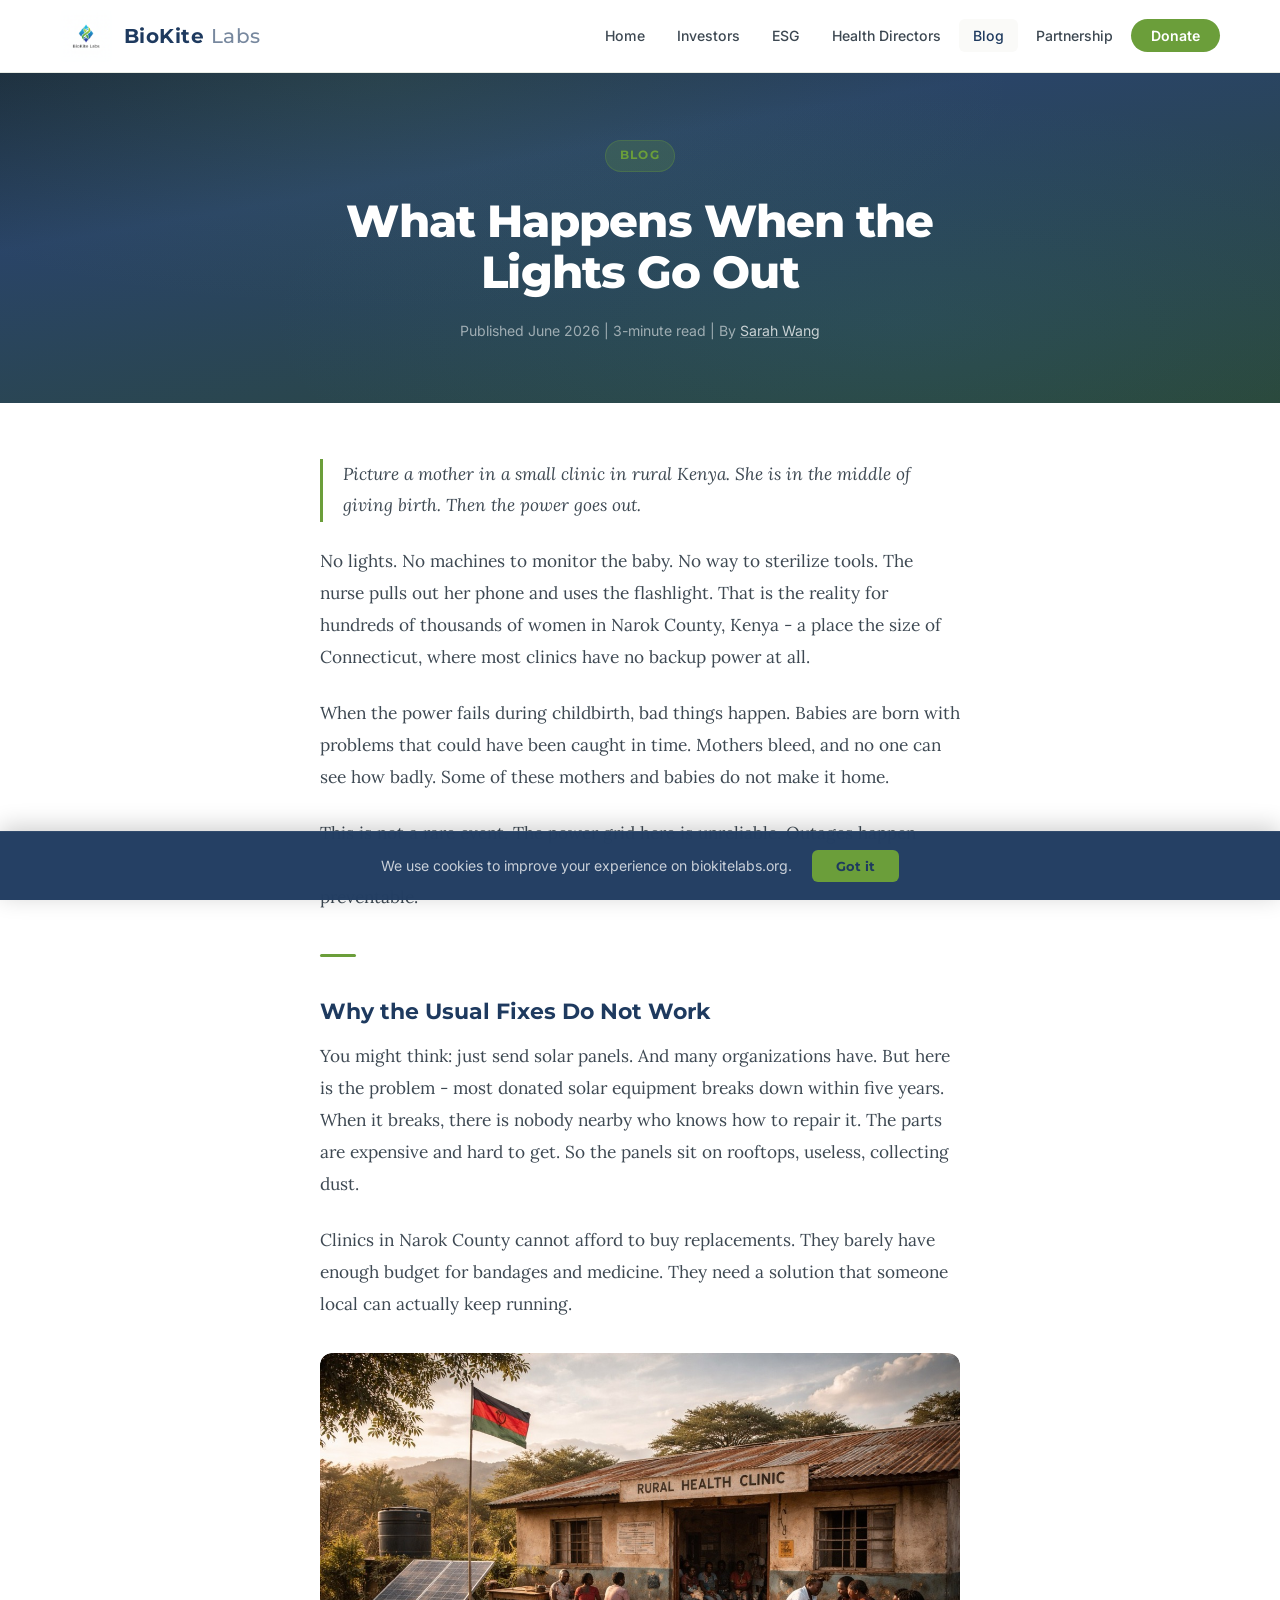
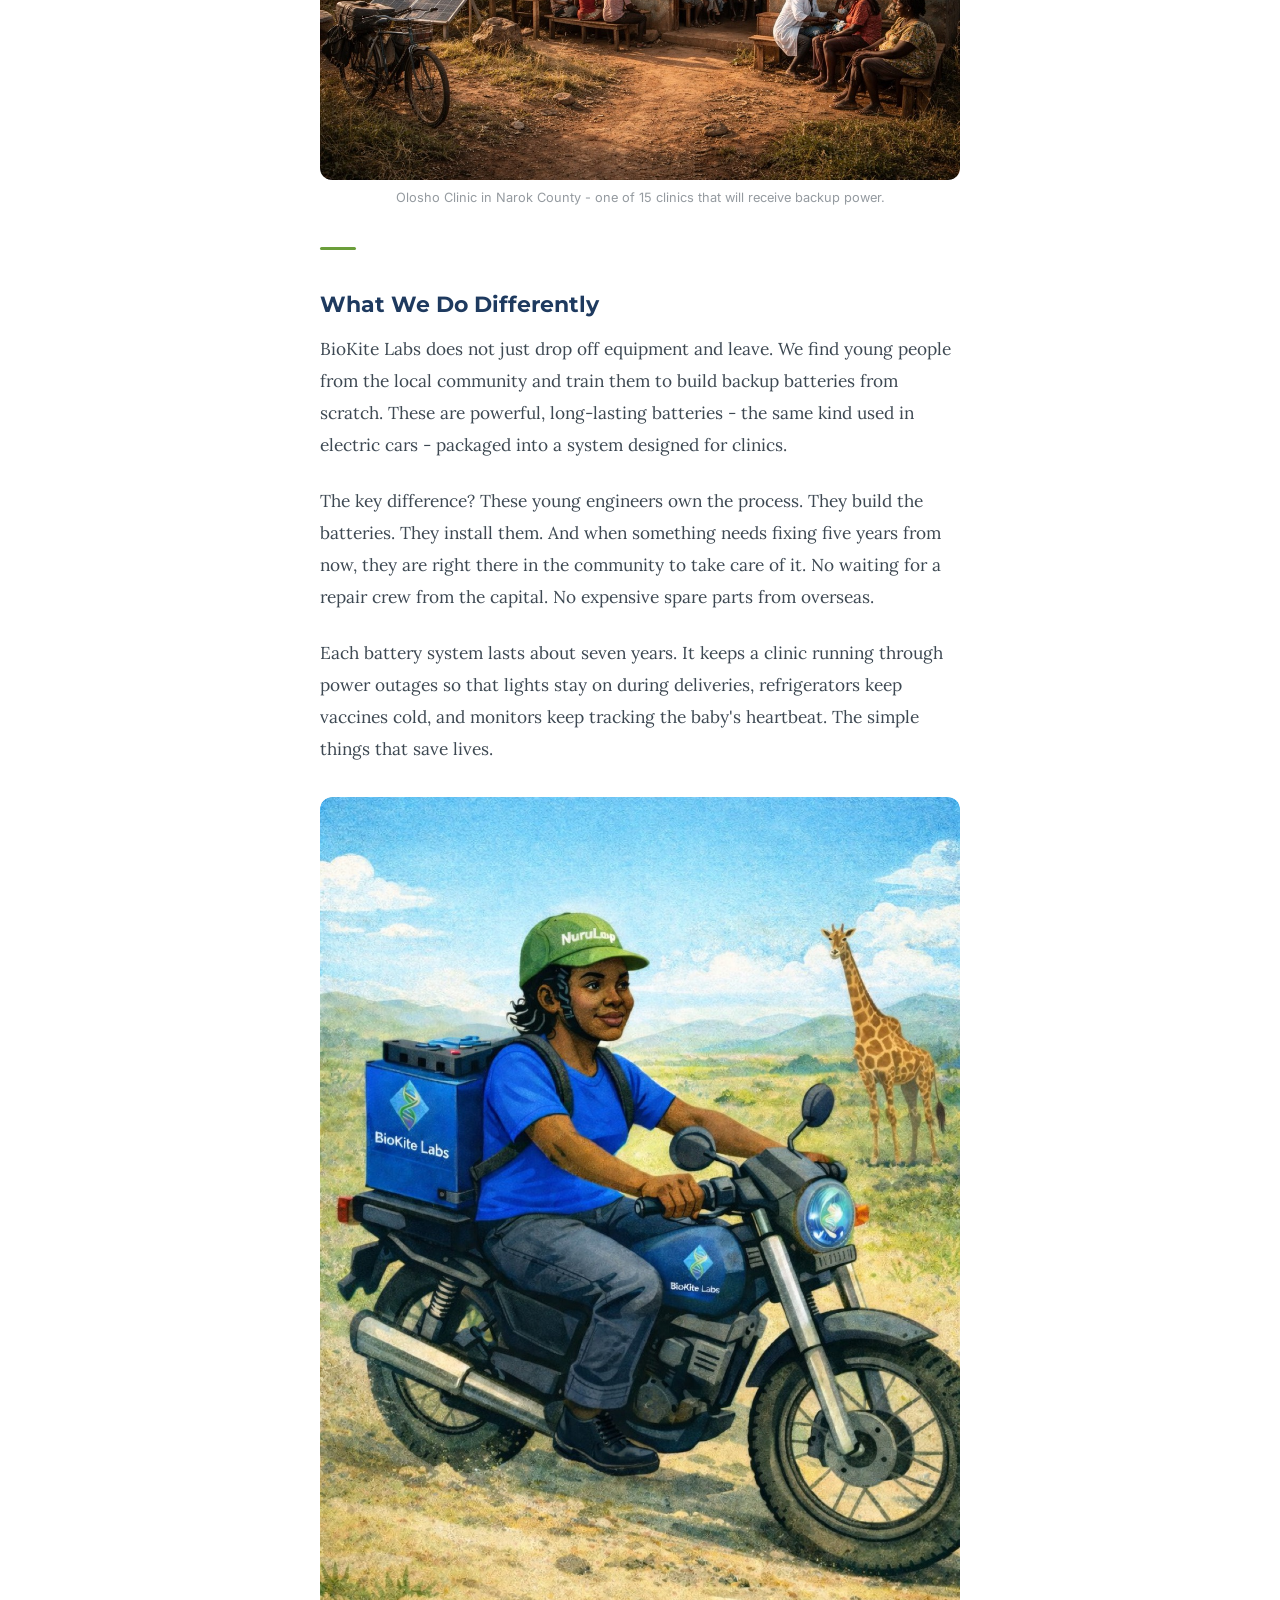
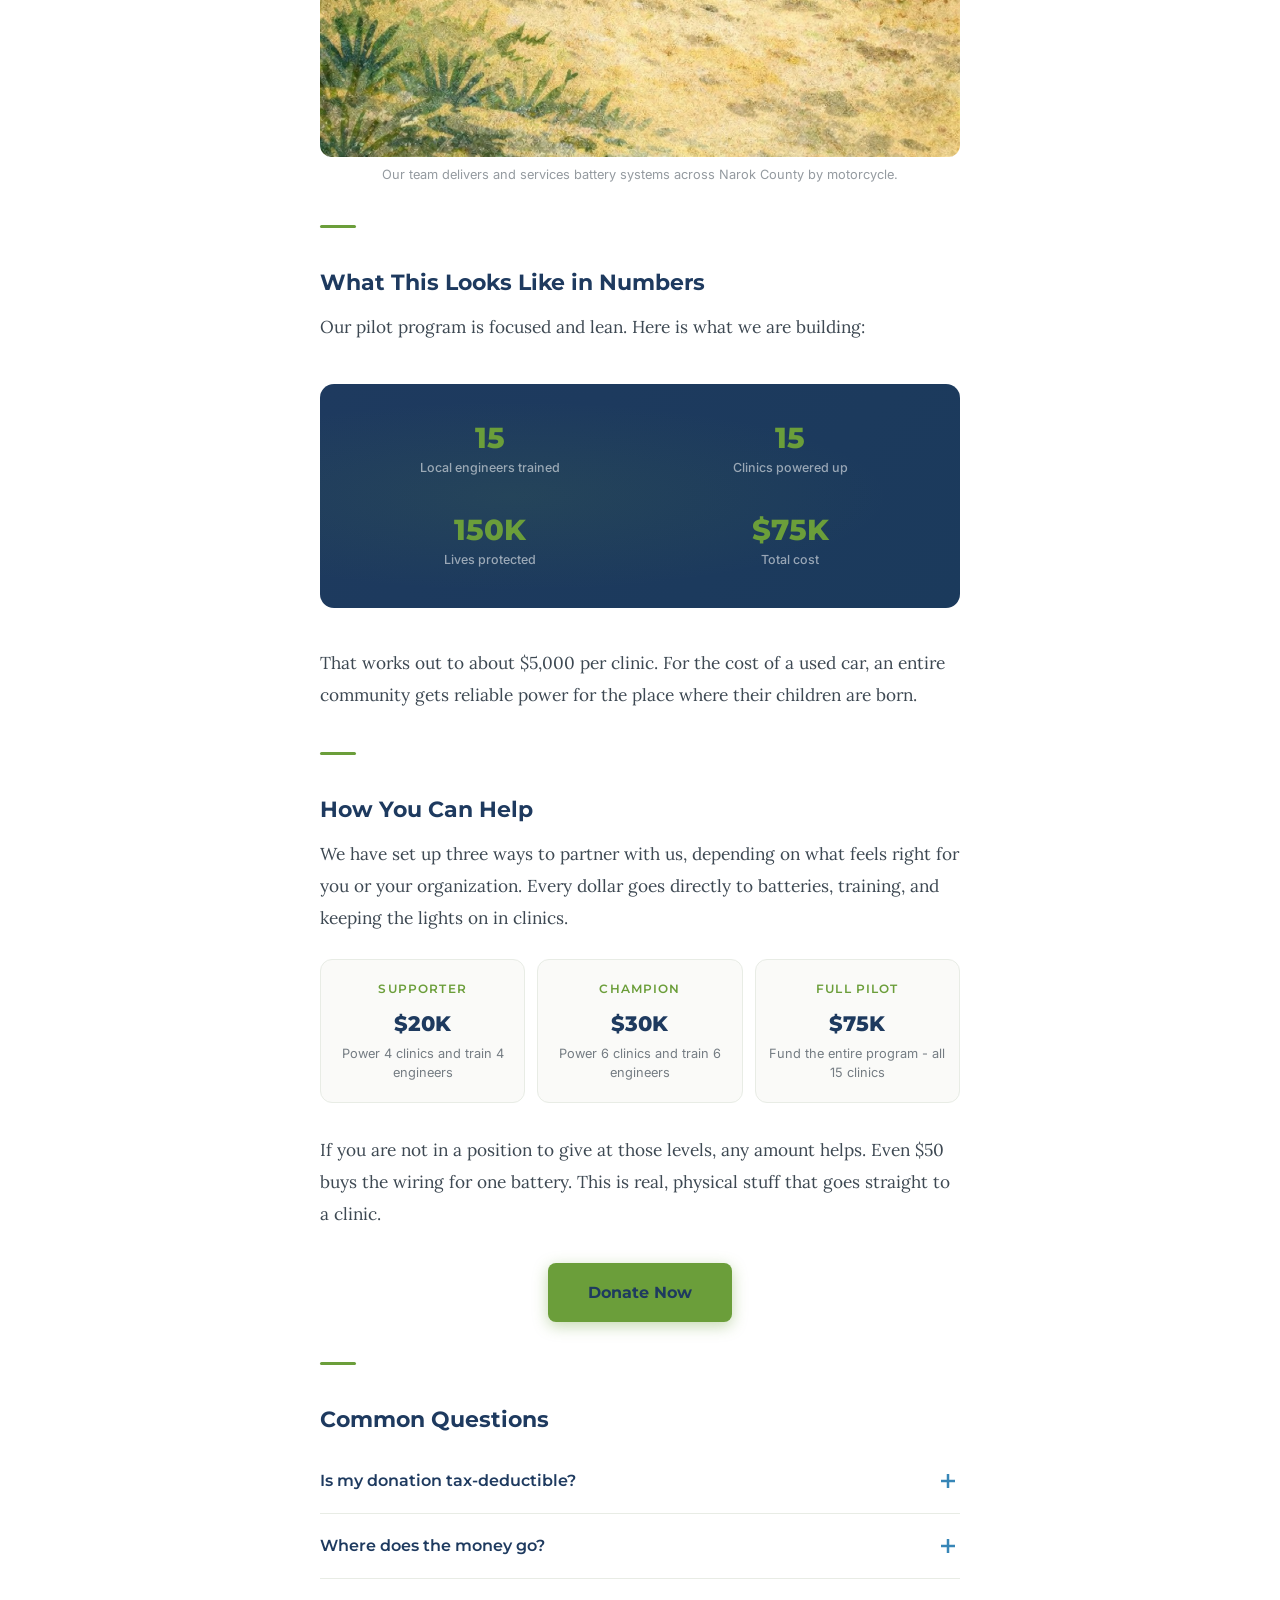
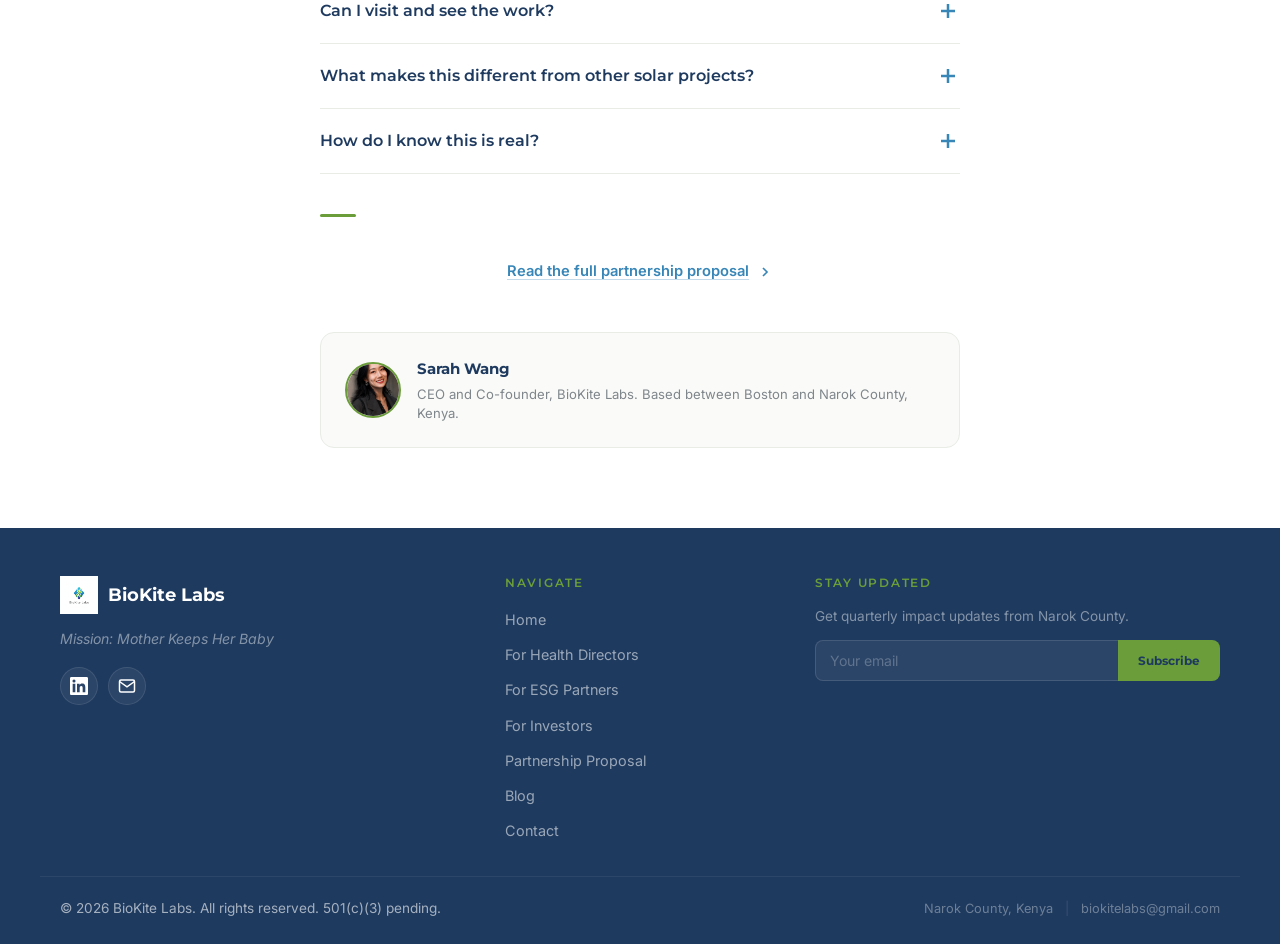
==== blog.html @ e033e20a "Add blog post version of partnership proposal with plain-language storytelling Simple, jargon-free 3" ====
<!DOCTYPE html>
<html lang="en">
<head>
    <meta charset="UTF-8">
    <meta name="viewport" content="width=device-width, initial-scale=1.0">
    <title>What Happens When the Lights Go Out | BioKite Labs Blog</title>
    <meta name="description" content="In rural Kenya, clinics lose power during childbirth. Mothers and babies die from something completely preventable. Here is how BioKite Labs is changing that.">
    <meta name="author" content="Sarah Wang">
    <meta name="robots" content="index, follow">
    <link rel="icon" type="image/png" href="logo.png">
    <link rel="canonical" href="https://biokitelabs.org/blog.html">

    <!-- DNS Prefetch -->
    <link rel="dns-prefetch" href="https://fonts.googleapis.com">
    <link rel="dns-prefetch" href="https://donate.stripe.com">

    <!-- Open Graph -->
    <meta property="og:title" content="What Happens When the Lights Go Out | BioKite Labs">
    <meta property="og:description" content="In rural Kenya, clinics lose power during childbirth. Mothers and babies die from something completely preventable. Here is how BioKite Labs is changing that.">
    <meta property="og:image" content="https://biokitelabs.org/olosho-clinic.jpg">
    <meta property="og:url" content="https://biokitelabs.org/blog.html">
    <meta property="og:type" content="article">
    <meta property="og:site_name" content="BioKite Labs">
    <meta property="article:published_time" content="2026-06-25T00:00:00+03:00">
    <meta property="article:author" content="Sarah Wang">

    <!-- Twitter Card -->
    <meta name="twitter:card" content="summary_large_image">
    <meta name="twitter:title" content="What Happens When the Lights Go Out | BioKite Labs">
    <meta name="twitter:description" content="In rural Kenya, clinics lose power during childbirth. Mothers and babies die from something completely preventable. Here is how BioKite Labs is changing that.">
    <meta name="twitter:image" content="https://biokitelabs.org/olosho-clinic.jpg">

    <link rel="preconnect" href="https://fonts.googleapis.com">
    <link rel="preconnect" href="https://fonts.gstatic.com" crossorigin>
    <link href="https://fonts.googleapis.com/css2?family=Montserrat:wght@500;600;700;800&family=Inter:wght@400;500;600&family=Lora:ital,wght@0,400;0,500;0,600;1,400&family=Cormorant+Garamond:ital,wght@0,600;0,700;1,400&display=swap" rel="stylesheet">
    <meta name="theme-color" content="#1E3A5F">
    <link rel="stylesheet" href="styles.css">

    <style>
        /* ─── BLOG PAGE STYLES ─── */

        /* Hero */
        .blog-hero {
            padding: 140px 20px 60px;
            background: linear-gradient(170deg, rgba(13,27,42,0.97) 0%, rgba(30,58,95,0.95) 40%, rgba(26,58,42,0.93) 100%);
            position: relative; overflow: hidden; color: var(--white);
            text-align: center;
        }
        .blog-hero::before {
            content: ''; position: absolute; inset: 0;
            background: radial-gradient(ellipse at 30% 20%, rgba(107,158,58,0.12) 0%, transparent 50%),
                        radial-gradient(ellipse at 70% 80%, rgba(55,134,183,0.1) 0%, transparent 50%);
            pointer-events: none;
        }
        .blog-hero-inner {
            max-width: 680px; margin: 0 auto; position: relative; z-index: 1;
        }
        .blog-hero-tag {
            display: inline-block; padding: 5px 14px;
            background: rgba(107,158,58,0.2); border: 1px solid rgba(107,158,58,0.3);
            color: var(--lime-green); font-family: 'Montserrat', sans-serif;
            font-size: 0.72rem; font-weight: 700; letter-spacing: 0.12em;
            text-transform: uppercase; border-radius: 20px; margin-bottom: 1.5rem;
        }
        .blog-hero h1 {
            font-family: 'Montserrat', sans-serif; font-weight: 800;
            font-size: clamp(1.8rem, 5vw, 2.8rem); color: var(--white);
            line-height: 1.15; margin-bottom: 1.25rem; letter-spacing: -0.02em;
        }
        .blog-byline {
            font-size: 0.88rem; color: rgba(255,255,255,0.55);
            font-family: 'Inter', sans-serif;
        }
        .blog-byline a {
            color: rgba(255,255,255,0.75); text-decoration: underline;
            text-decoration-color: rgba(255,255,255,0.25);
            transition: color 0.2s;
        }
        .blog-byline a:hover { color: var(--lime-green); }

        /* Article body */
        .blog-article {
            max-width: 680px; margin: 0 auto;
            padding: 56px 20px 80px;
        }
        .blog-article p {
            font-family: 'Lora', serif;
            font-size: 1.08rem; line-height: 1.85;
            color: var(--charcoal); margin-bottom: 1.5rem;
        }
        .blog-article h2 {
            font-family: 'Montserrat', sans-serif; font-weight: 700;
            font-size: 1.35rem; color: var(--deep-navy);
            margin-top: 2.5rem; margin-bottom: 1rem; line-height: 1.3;
        }
        .blog-article h3 {
            font-family: 'Montserrat', sans-serif; font-weight: 600;
            font-size: 1.1rem; color: var(--deep-navy);
            margin-top: 2rem; margin-bottom: 0.75rem; line-height: 1.35;
        }
        .blog-lead {
            font-family: 'Lora', serif;
            font-size: 1.2rem; line-height: 1.8;
            color: var(--charcoal); font-style: italic;
            border-left: 3px solid var(--lime-green);
            padding-left: 20px; margin-bottom: 2rem;
        }
        .blog-divider {
            width: 36px; height: 3px; background: var(--lime-green);
            border-radius: 2px; margin: 2.5rem 0; border: none;
        }

        /* Blog image */
        .blog-image {
            margin: 2rem 0; border-radius: 12px; overflow: hidden;
        }
        .blog-image img {
            width: 100%; height: auto; display: block;
            border-radius: 12px;
        }
        .blog-image figcaption {
            font-family: 'Inter', sans-serif;
            font-size: 0.8rem; color: var(--charcoal);
            opacity: 0.55; margin-top: 8px; text-align: center;
            line-height: 1.5;
        }

        /* Stats callout */
        .blog-stats {
            display: grid; grid-template-columns: repeat(2, 1fr);
            gap: 16px; margin: 2.5rem 0;
            padding: 28px; border-radius: 14px;
            background: linear-gradient(135deg, var(--deep-navy) 0%, #1b3a5c 100%);
            position: relative; overflow: hidden;
        }
        .blog-stats::before {
            content: ''; position: absolute; inset: 0;
            background: radial-gradient(ellipse at 30% 50%, rgba(107,158,58,0.1) 0%, transparent 60%);
            pointer-events: none;
        }
        .blog-stat-item {
            text-align: center; padding: 12px; position: relative; z-index: 1;
        }
        .blog-stat-num {
            font-family: 'Montserrat', sans-serif; font-weight: 800;
            font-size: 1.8rem; color: var(--lime-green); line-height: 1;
            margin-bottom: 6px;
        }
        .blog-stat-label {
            font-size: 0.78rem; color: rgba(255,255,255,0.55);
            font-weight: 500; line-height: 1.4;
            font-family: 'Inter', sans-serif;
        }

        /* Partnership tiers */
        .blog-tiers {
            display: grid; grid-template-columns: repeat(3, 1fr);
            gap: 12px; margin: 1.5rem 0 2rem;
        }
        .blog-tier {
            text-align: center; padding: 20px 12px;
            border-radius: 12px; border: 1px solid var(--light-gray);
            background: var(--off-white);
            transition: transform 0.2s, box-shadow 0.2s;
        }
        .blog-tier:hover {
            transform: translateY(-2px);
            box-shadow: var(--shadow-md);
        }
        .blog-tier-amount {
            font-family: 'Montserrat', sans-serif; font-weight: 800;
            font-size: 1.3rem; color: var(--deep-navy); margin-bottom: 4px;
        }
        .blog-tier-name {
            font-family: 'Montserrat', sans-serif; font-weight: 600;
            font-size: 0.72rem; text-transform: uppercase; letter-spacing: 0.1em;
            color: var(--lime-green); margin-bottom: 6px;
        }
        .blog-tier-desc {
            font-family: 'Inter', sans-serif; font-size: 0.8rem;
            color: var(--charcoal); opacity: 0.7; line-height: 1.45;
        }

        /* Donate button */
        .blog-donate-btn {
            display: inline-flex; align-items: center; justify-content: center;
            padding: 16px 40px; font-family: 'Montserrat', sans-serif;
            font-weight: 700; font-size: 1rem; border-radius: 8px;
            text-decoration: none; transition: all 0.3s; cursor: pointer;
            background: var(--lime-green); color: var(--deep-navy);
            box-shadow: 0 4px 15px rgba(107,158,58,0.4);
            border: none;
        }
        .blog-donate-btn:hover {
            transform: translateY(-2px);
            box-shadow: 0 8px 25px rgba(107,158,58,0.5);
            background: #7ab344;
        }
        .blog-donate-btn:focus-visible {
            outline: 3px solid var(--biokite-blue);
            outline-offset: 3px;
        }
        .blog-cta-area {
            text-align: center; margin: 2rem 0;
        }

        /* Proposal link */
        .blog-proposal-link {
            display: inline-flex; align-items: center; gap: 8px;
            font-family: 'Inter', sans-serif; font-size: 0.92rem;
            font-weight: 600; color: var(--biokite-blue);
            text-decoration: underline;
            text-decoration-color: rgba(55,134,183,0.3);
            text-underline-offset: 3px;
            transition: color 0.2s, text-decoration-color 0.2s;
        }
        .blog-proposal-link:hover {
            color: var(--deep-navy);
            text-decoration-color: var(--deep-navy);
        }
        .blog-proposal-link svg {
            width: 16px; height: 16px; flex-shrink: 0;
            transition: transform 0.2s;
        }
        .blog-proposal-link:hover svg {
            transform: translateX(3px);
        }

        /* FAQ */
        .blog-faq { margin-top: 2.5rem; }
        .blog-faq .faq-question:focus-visible {
            outline: 3px solid var(--biokite-blue);
            outline-offset: 2px;
            border-radius: 4px;
        }

        /* Author box */
        .blog-author {
            display: flex; align-items: center; gap: 16px;
            padding: 24px; border-radius: 14px;
            background: var(--off-white); border: 1px solid var(--light-gray);
            margin-top: 3rem;
        }
        .blog-author img {
            width: 56px; height: 56px; border-radius: 50%;
            object-fit: cover; flex-shrink: 0;
            border: 2px solid var(--lime-green);
        }
        .blog-author-info {
            font-family: 'Inter', sans-serif;
        }
        .blog-author-name {
            font-family: 'Montserrat', sans-serif; font-weight: 700;
            font-size: 0.92rem; color: var(--deep-navy); margin-bottom: 2px;
        }
        .blog-author-role {
            font-size: 0.82rem; color: var(--charcoal); opacity: 0.65;
            line-height: 1.45;
        }

        /* Focus styles for accessibility */
        a:focus-visible,
        button:focus-visible {
            outline: 3px solid var(--biokite-blue);
            outline-offset: 2px;
        }

        /* Responsive */
        @media (max-width: 600px) {
            .blog-hero { padding: 120px 20px 48px; }
            .blog-article { padding: 40px 20px 60px; }
            .blog-stats { grid-template-columns: repeat(2, 1fr); gap: 12px; padding: 20px; }
            .blog-stat-num { font-size: 1.5rem; }
            .blog-tiers { grid-template-columns: 1fr; gap: 10px; }
            .blog-author { flex-direction: column; text-align: center; }
        }
    </style>

    <!-- JSON-LD Article Schema -->
    <script type="application/ld+json">
    {
        "@context": "https://schema.org",
        "@type": "Article",
        "headline": "What Happens When the Lights Go Out",
        "description": "In rural Kenya, clinics lose power during childbirth. Mothers and babies die from something completely preventable. Here is how BioKite Labs is changing that.",
        "image": "https://biokitelabs.org/olosho-clinic.jpg",
        "datePublished": "2026-06-25",
        "dateModified": "2026-06-25",
        "author": {
            "@type": "Person",
            "name": "Sarah Wang",
            "jobTitle": "CEO",
            "url": "https://biokitelabs.org"
        },
        "publisher": {
            "@type": "NGO",
            "name": "BioKite Labs",
            "url": "https://biokitelabs.org",
            "logo": {
                "@type": "ImageObject",
                "url": "https://biokitelabs.org/logo.png"
            },
            "foundingDate": "2024",
            "email": "biokitelabs@gmail.com",
            "nonprofitStatus": "501(c)(3) pending"
        },
        "mainEntityOfPage": {
            "@type": "WebPage",
            "@id": "https://biokitelabs.org/blog.html"
        },
        "wordCount": "750",
        "timeRequired": "PT3M"
    }
    </script>
    <script type="application/ld+json">
    {
        "@context": "https://schema.org",
        "@type": "FAQPage",
        "mainEntity": [
            {
                "@type": "Question",
                "name": "Is my donation tax-deductible?",
                "acceptedAnswer": {
                    "@type": "Answer",
                    "text": "BioKite Labs is applying for 501(c)(3) nonprofit status in the United States. Once approved, donations will be tax-deductible retroactively. We will send you a receipt either way."
                }
            },
            {
                "@type": "Question",
                "name": "Where does the money go?",
                "acceptedAnswer": {
                    "@type": "Answer",
                    "text": "About 60% goes to battery parts and solar panels. About 25% pays for training and salaries for our local engineers. The remaining 15% covers transport, tools, and keeping things running."
                }
            },
            {
                "@type": "Question",
                "name": "Can I visit and see the work?",
                "acceptedAnswer": {
                    "@type": "Answer",
                    "text": "Yes. We welcome partners to visit Narok County and see the clinics firsthand. Email us at biokitelabs@gmail.com and we will set it up."
                }
            },
            {
                "@type": "Question",
                "name": "What makes this different from other solar projects?",
                "acceptedAnswer": {
                    "@type": "Answer",
                    "text": "Most projects install equipment and leave. We train local people to build and repair the systems themselves. That means when something breaks, there is already someone nearby who knows how to fix it."
                }
            }
        ]
    }
    </script>
</head>
<body>

    <a href="#main-content" class="skip-link">Skip to main content</a>

    <!-- READING PROGRESS BAR -->
    <div class="reading-progress" id="readingProgress" aria-hidden="true"></div>

    <!-- NAV -->
    <nav role="navigation" aria-label="Main navigation">
        <div class="nav-inner">
            <a href="index.html" class="nav-logo" aria-label="BioKite Labs home">
                <img src="logo.png" alt="BioKite Labs logo">
                <div class="nav-logo-text">BioKite <span class="labs">Labs</span></div>
            </a>
            <ul class="nav-links" id="navLinks">
                <li><a href="index.html">Home</a></li>
                <li><a href="invest.html">Investors</a></li>
                <li><a href="esg.html">ESG</a></li>
                <li><a href="partners.html">Health Directors</a></li>
                <li><a href="blog.html" class="active" aria-current="page">Blog</a></li>
                <li><a href="partnership.html">Partnership</a></li>
                <li><a href="https://donate.stripe.com/3cI28s2vqch53353i58bS00" class="nav-donate" target="_blank" rel="noopener">Donate</a></li>
            </ul>
            <button class="hamburger" id="hamburger" aria-label="Toggle navigation menu" aria-expanded="false">
                <span></span><span></span><span></span>
            </button>
        </div>
    </nav>

    <main id="main-content">

    <!-- ═══════════════════════════════════════════
         HERO
         ═══════════════════════════════════════════ -->
    <header class="blog-hero">
        <div class="blog-hero-inner reveal">
            <span class="blog-hero-tag">Blog</span>
            <h1>What Happens When the<br>Lights Go Out</h1>
            <p class="blog-byline">Published June 2026 | 3-minute read | By <a href="index.html#team">Sarah Wang</a></p>
        </div>
    </header>

    <!-- ═══════════════════════════════════════════
         ARTICLE
         ═══════════════════════════════════════════ -->
    <article class="blog-article">

        <!-- THE PROBLEM -->
        <p class="blog-lead">
            Picture a mother in a small clinic in rural Kenya. She is in the middle of giving birth. Then the power goes out.
        </p>

        <p>
            No lights. No machines to monitor the baby. No way to sterilize tools. The nurse pulls out her phone and uses the flashlight. That is the reality for hundreds of thousands of women in Narok County, Kenya - a place the size of Connecticut, where most clinics have no backup power at all.
        </p>

        <p>
            When the power fails during childbirth, bad things happen. Babies are born with problems that could have been caught in time. Mothers bleed, and no one can see how badly. Some of these mothers and babies do not make it home.
        </p>

        <p>
            This is not a rare event. The power grid here is unreliable. Outages happen every week, sometimes lasting hours. Every single one of these deaths is preventable.
        </p>

        <hr class="blog-divider">

        <!-- WHY OTHER SOLUTIONS FAILED -->
        <h2>Why the Usual Fixes Do Not Work</h2>

        <p>
            You might think: just send solar panels. And many organizations have. But here is the problem - most donated solar equipment breaks down within five years. When it breaks, there is nobody nearby who knows how to repair it. The parts are expensive and hard to get. So the panels sit on rooftops, useless, collecting dust.
        </p>

        <p>
            Clinics in Narok County cannot afford to buy replacements. They barely have enough budget for bandages and medicine. They need a solution that someone local can actually keep running.
        </p>

        <figure class="blog-image reveal">
            <img src="olosho-clinic.jpg" alt="A rural health clinic building in Narok County, Kenya, surrounded by open landscape" loading="lazy" width="680" height="450">
            <figcaption>Olosho Clinic in Narok County - one of 15 clinics that will receive backup power.</figcaption>
        </figure>

        <hr class="blog-divider">

        <!-- WHAT BIOKITE DOES -->
        <h2>What We Do Differently</h2>

        <p>
            BioKite Labs does not just drop off equipment and leave. We find young people from the local community and train them to build backup batteries from scratch. These are powerful, long-lasting batteries - the same kind used in electric cars - packaged into a system designed for clinics.
        </p>

        <p>
            The key difference? These young engineers own the process. They build the batteries. They install them. And when something needs fixing five years from now, they are right there in the community to take care of it. No waiting for a repair crew from the capital. No expensive spare parts from overseas.
        </p>

        <p>
            Each battery system lasts about seven years. It keeps a clinic running through power outages so that lights stay on during deliveries, refrigerators keep vaccines cold, and monitors keep tracking the baby's heartbeat. The simple things that save lives.
        </p>

        <figure class="blog-image reveal">
            <img src="nuruloop-rider-savanna.jpg" alt="A BioKite team member transporting battery equipment on a motorcycle through the Kenyan savanna" loading="lazy" width="680" height="450">
            <figcaption>Our team delivers and services battery systems across Narok County by motorcycle.</figcaption>
        </figure>

        <hr class="blog-divider">

        <!-- THE NUMBERS -->
        <h2>What This Looks Like in Numbers</h2>

        <p>
            Our pilot program is focused and lean. Here is what we are building:
        </p>

        <div class="blog-stats reveal" role="group" aria-label="Key project numbers">
            <div class="blog-stat-item">
                <div class="blog-stat-num">15</div>
                <div class="blog-stat-label">Local engineers trained</div>
            </div>
            <div class="blog-stat-item">
                <div class="blog-stat-num">15</div>
                <div class="blog-stat-label">Clinics powered up</div>
            </div>
            <div class="blog-stat-item">
                <div class="blog-stat-num">150K</div>
                <div class="blog-stat-label">Lives protected</div>
            </div>
            <div class="blog-stat-item">
                <div class="blog-stat-num">$75K</div>
                <div class="blog-stat-label">Total cost</div>
            </div>
        </div>

        <p>
            That works out to about $5,000 per clinic. For the cost of a used car, an entire community gets reliable power for the place where their children are born.
        </p>

        <hr class="blog-divider">

        <!-- HOW YOU CAN HELP -->
        <h2>How You Can Help</h2>

        <p>
            We have set up three ways to partner with us, depending on what feels right for you or your organization. Every dollar goes directly to batteries, training, and keeping the lights on in clinics.
        </p>

        <div class="blog-tiers reveal" role="list" aria-label="Partnership levels">
            <div class="blog-tier" role="listitem">
                <div class="blog-tier-name">Supporter</div>
                <div class="blog-tier-amount">$20K</div>
                <div class="blog-tier-desc">Power 4 clinics and train 4 engineers</div>
            </div>
            <div class="blog-tier" role="listitem">
                <div class="blog-tier-name">Champion</div>
                <div class="blog-tier-amount">$30K</div>
                <div class="blog-tier-desc">Power 6 clinics and train 6 engineers</div>
            </div>
            <div class="blog-tier" role="listitem">
                <div class="blog-tier-name">Full Pilot</div>
                <div class="blog-tier-amount">$75K</div>
                <div class="blog-tier-desc">Fund the entire program - all 15 clinics</div>
            </div>
        </div>

        <p>
            If you are not in a position to give at those levels, any amount helps. Even $50 buys the wiring for one battery. This is real, physical stuff that goes straight to a clinic.
        </p>

        <div class="blog-cta-area">
            <a href="https://donate.stripe.com/3cI28s2vqch53353i58bS00" class="blog-donate-btn magnetic-btn" target="_blank" rel="noopener">
                Donate Now
            </a>
        </div>

        <hr class="blog-divider">

        <!-- FAQ -->
        <section class="blog-faq" aria-label="Frequently asked questions">
            <h2>Common Questions</h2>

            <div class="faq-item">
                <button class="faq-question" aria-expanded="false" aria-controls="faq-1">
                    Is my donation tax-deductible?
                    <svg class="faq-icon" viewBox="0 0 24 24" fill="none" stroke="currentColor" stroke-width="2.5" aria-hidden="true"><line x1="12" y1="5" x2="12" y2="19"/><line x1="5" y1="12" x2="19" y2="12"/></svg>
                </button>
                <div class="faq-answer" id="faq-1" role="region">
                    <p>BioKite Labs is applying for 501(c)(3) nonprofit status in the United States. Once approved, donations will be tax-deductible retroactively. We will send you a receipt either way.</p>
                </div>
            </div>

            <div class="faq-item">
                <button class="faq-question" aria-expanded="false" aria-controls="faq-2">
                    Where does the money go?
                    <svg class="faq-icon" viewBox="0 0 24 24" fill="none" stroke="currentColor" stroke-width="2.5" aria-hidden="true"><line x1="12" y1="5" x2="12" y2="19"/><line x1="5" y1="12" x2="19" y2="12"/></svg>
                </button>
                <div class="faq-answer" id="faq-2" role="region">
                    <p>About 60% goes to battery parts and solar panels. About 25% pays for training and salaries for our local engineers. The remaining 15% covers transport, tools, and keeping things running.</p>
                </div>
            </div>

            <div class="faq-item">
                <button class="faq-question" aria-expanded="false" aria-controls="faq-3">
                    Can I visit and see the work?
                    <svg class="faq-icon" viewBox="0 0 24 24" fill="none" stroke="currentColor" stroke-width="2.5" aria-hidden="true"><line x1="12" y1="5" x2="12" y2="19"/><line x1="5" y1="12" x2="19" y2="12"/></svg>
                </button>
                <div class="faq-answer" id="faq-3" role="region">
                    <p>Yes. We welcome partners to visit Narok County and see the clinics firsthand. Email us at <a href="mailto:biokitelabs@gmail.com">biokitelabs@gmail.com</a> and we will set it up.</p>
                </div>
            </div>

            <div class="faq-item">
                <button class="faq-question" aria-expanded="false" aria-controls="faq-4">
                    What makes this different from other solar projects?
                    <svg class="faq-icon" viewBox="0 0 24 24" fill="none" stroke="currentColor" stroke-width="2.5" aria-hidden="true"><line x1="12" y1="5" x2="12" y2="19"/><line x1="5" y1="12" x2="19" y2="12"/></svg>
                </button>
                <div class="faq-answer" id="faq-4" role="region">
                    <p>Most projects install equipment and leave. We train local people to build and repair the systems themselves. That means when something breaks, there is already someone nearby who knows how to fix it. No outside help needed.</p>
                </div>
            </div>

            <div class="faq-item">
                <button class="faq-question" aria-expanded="false" aria-controls="faq-5">
                    How do I know this is real?
                    <svg class="faq-icon" viewBox="0 0 24 24" fill="none" stroke="currentColor" stroke-width="2.5" aria-hidden="true"><line x1="12" y1="5" x2="12" y2="19"/><line x1="5" y1="12" x2="19" y2="12"/></svg>
                </button>
                <div class="faq-answer" id="faq-5" role="region">
                    <p>We publish quarterly updates with photos, data, and progress reports from each clinic. Our team is on the ground in Narok County every day. You can also <a href="partnership.html">read our full partnership proposal</a> with detailed budgets and timelines.</p>
                </div>
            </div>
        </section>

        <hr class="blog-divider">

        <!-- LINK TO FULL PROPOSAL -->
        <div style="text-align: center; margin: 2rem 0;">
            <a href="partnership.html" class="blog-proposal-link">
                Read the full partnership proposal
                <svg viewBox="0 0 24 24" fill="none" stroke="currentColor" stroke-width="2.5" aria-hidden="true"><polyline points="9 18 15 12 9 6"/></svg>
            </a>
        </div>

        <!-- AUTHOR BOX -->
        <aside class="blog-author reveal" aria-label="About the author">
            <img src="sarah-new.jpg" alt="Sarah Wang, CEO of BioKite Labs" loading="lazy" width="56" height="56">
            <div class="blog-author-info">
                <div class="blog-author-name">Sarah Wang</div>
                <div class="blog-author-role">CEO and Co-founder, BioKite Labs. Based between Boston and Narok County, Kenya.</div>
            </div>
        </aside>

    </article>

    </main>

    <!-- ═══════════════════════════════════════════
         FOOTER
         ═══════════════════════════════════════════ -->
    <footer role="contentinfo">
        <div class="footer-grid">
            <div class="footer-col">
                <div class="footer-brand"><img src="logo.png" alt="BioKite Labs logo"><span>BioKite Labs</span></div>
                <p class="footer-tagline">Mission: Mother Keeps Her Baby</p>
                <div class="footer-social">
                    <a href="https://www.linkedin.com/company/biokitelabs" target="_blank" rel="noopener" aria-label="BioKite Labs on LinkedIn"><svg width="18" height="18" fill="currentColor" viewBox="0 0 24 24"><path d="M20.447 20.452h-3.554v-5.569c0-1.328-.027-3.037-1.852-3.037-1.853 0-2.136 1.445-2.136 2.939v5.667H9.351V9h3.414v1.561h.046c.477-.9 1.637-1.85 3.37-1.85 3.601 0 4.267 2.37 4.267 5.455v6.286zM5.337 7.433a2.062 2.062 0 01-2.063-2.065 2.064 2.064 0 112.063 2.065zm1.782 13.019H3.555V9h3.564v11.452zM22.225 0H1.771C.792 0 0 .774 0 1.729v20.542C0 23.227.792 24 1.771 24h20.451C23.2 24 24 23.227 24 22.271V1.729C24 .774 23.2 0 22.222 0h.003z"/></svg></a>
                    <a href="mailto:biokitelabs@gmail.com" aria-label="Email BioKite Labs"><svg width="18" height="18" fill="none" stroke="currentColor" stroke-width="2" viewBox="0 0 24 24"><rect x="2" y="4" width="20" height="16" rx="2"/><polyline points="22,6 12,13 2,6"/></svg></a>
                </div>
            </div>
            <div class="footer-col">
                <h4 class="footer-heading">Navigate</h4>
                <ul class="footer-nav">
                    <li><a href="index.html">Home</a></li>
                    <li><a href="partners.html">For Health Directors</a></li>
                    <li><a href="esg.html">For ESG Partners</a></li>
                    <li><a href="invest.html">For Investors</a></li>
                    <li><a href="partnership.html">Partnership Proposal</a></li>
                    <li><a href="blog.html" aria-current="page">Blog</a></li>
                    <li><a href="mailto:biokitelabs@gmail.com">Contact</a></li>
                </ul>
            </div>
            <div class="footer-col">
                <h4 class="footer-heading">Stay Updated</h4>
                <p class="footer-newsletter-text">Get quarterly impact updates from Narok County.</p>
                <form class="newsletter-form" action="https://formspree.io/f/biokitelabs@gmail.com" method="POST">
                    <input type="hidden" name="_subject" value="Newsletter Signup - Blog Page">
                    <div class="newsletter-input-group">
                        <label for="nl-email-blog" class="sr-only">Email address for newsletter</label>
                        <input id="nl-email-blog" type="email" name="email" placeholder="Your email" required>
                        <button type="submit">Subscribe</button>
                    </div>
                </form>
            </div>
        </div>
        <div class="footer-bottom">
            <div class="footer-copy">&copy; 2026 BioKite Labs. All rights reserved. 501(c)(3) pending.</div>
            <div class="footer-legal">
                <span>Narok County, Kenya</span>
                <span class="footer-sep">|</span>
                <span>biokitelabs@gmail.com</span>
            </div>
        </div>
    </footer>

    <!-- BACK TO TOP -->
    <button id="backToTopBtn" class="back-to-top" aria-label="Back to top">
        <svg class="progress-ring" viewBox="0 0 40 40"><circle class="progress-ring-bg" cx="20" cy="20" r="18"/><circle class="progress-ring-circle" cx="20" cy="20" r="18"/></svg>
        <svg class="arrow-icon" viewBox="0 0 24 24" fill="none" stroke="currentColor" stroke-width="2.5"><polyline points="18 15 12 9 6 15"/></svg>
    </button>

    <!-- COOKIE CONSENT -->
    <div id="cookieConsent" class="cookie-consent">
        <p>We use cookies to improve your experience on biokitelabs.org.</p>
        <button class="cookie-accept">Got it</button>
    </div>

    <script>
        /* ─── Hamburger ─── */
        const hamburger = document.getElementById('hamburger');
        const navLinks = document.getElementById('navLinks');
        hamburger.addEventListener('click', () => {
            navLinks.classList.toggle('open');
            hamburger.classList.toggle('active');
            hamburger.setAttribute('aria-expanded', navLinks.classList.contains('open'));
        });
        document.querySelectorAll('#navLinks a').forEach(a => {
            a.addEventListener('click', () => {
                navLinks.classList.remove('open');
                hamburger.classList.remove('active');
                hamburger.setAttribute('aria-expanded', 'false');
            });
        });
        document.addEventListener('keydown', (e) => {
            if (e.key === 'Escape' && navLinks.classList.contains('open')) {
                navLinks.classList.remove('open');
                hamburger.classList.remove('active');
                hamburger.setAttribute('aria-expanded', 'false');
                hamburger.focus();
            }
        });

        /* ─── Scroll: nav shadow + reading progress + back-to-top ─── */
        const navbar = document.querySelector('nav');
        const progressBar = document.getElementById('readingProgress');
        const backToTop = document.getElementById('backToTopBtn');
        const progressCircle = backToTop ? backToTop.querySelector('.progress-ring-circle') : null;
        const circumference = 2 * Math.PI * 18;

        if (progressCircle) {
            progressCircle.style.strokeDasharray = circumference;
            progressCircle.style.strokeDashoffset = circumference;
        }

        let ticking = false;
        window.addEventListener('scroll', () => {
            if (!ticking) {
                requestAnimationFrame(() => {
                    const sy = window.scrollY;
                    const docH = document.documentElement.scrollHeight - window.innerHeight;
                    const pct = docH > 0 ? Math.min(sy / docH, 1) : 0;

                    /* Nav shadow */
                    navbar.classList.toggle('scrolled', sy > 10);

                    /* Reading progress bar */
                    if (progressBar) progressBar.style.width = (pct * 100) + '%';

                    /* Back to top */
                    if (backToTop) {
                        backToTop.classList.toggle('visible', sy > 400);
                        if (progressCircle) {
                            progressCircle.style.strokeDashoffset = circumference - (pct * circumference);
                        }
                    }

                    ticking = false;
                });
                ticking = true;
            }
        }, { passive: true });

        if (backToTop) {
            backToTop.addEventListener('click', () => {
                window.scrollTo({ top: 0, behavior: 'smooth' });
            });
        }

        /* ─── Scroll reveal ─── */
        const revealObserver = new IntersectionObserver((entries) => {
            entries.forEach(e => { if (e.isIntersecting) e.target.classList.add('visible'); });
        }, { threshold: 0.08 });
        document.querySelectorAll('.reveal').forEach(el => revealObserver.observe(el));

        /* ─── FAQ accordion ─── */
        document.querySelectorAll('.faq-question').forEach(btn => {
            btn.addEventListener('click', () => {
                const item = btn.parentElement;
                const isOpen = item.classList.contains('open');

                /* Close all */
                document.querySelectorAll('.faq-item').forEach(i => {
                    i.classList.remove('open');
                    i.querySelector('.faq-question').setAttribute('aria-expanded', 'false');
                });

                /* Open clicked if it was closed */
                if (!isOpen) {
                    item.classList.add('open');
                    btn.setAttribute('aria-expanded', 'true');
                }
            });
        });

        /* ─── Cookie consent ─── */
        const cookieConsent = document.getElementById('cookieConsent');
        if (cookieConsent && !localStorage.getItem('biokite_cookies')) {
            setTimeout(() => cookieConsent.classList.add('visible'), 2000);
            cookieConsent.querySelector('.cookie-accept').addEventListener('click', () => {
                cookieConsent.classList.remove('visible');
                localStorage.setItem('biokite_cookies', 'accepted');
            });
        }

        /* ─── Page load ─── */
        document.documentElement.classList.add('js-loaded');
    </script>

</body>
</html>
---- styles.css ----
/* ─── BioKite Labs · Shared Styles ─── */

:root {
    --biokite-blue: #3786B7;
    --sky-blue: #50B0D6;
    --kite-green: #5B8C3E;
    --lime-green: #6B9E3A;
    --deep-navy: #1E3A5F;
    --charcoal: #3D4852;
    --light-gray: #E8ECE5;
    --off-white: #FAFAF8;
    --dark-bg: #1E3A5F;
    --white: #FFFFFF;
    --warm-cream: #F7F5F0;
    --shadow-sm: 0 1px 3px rgba(0,0,0,0.04);
    --shadow-md: 0 2px 8px rgba(0,0,0,0.06);
    --shadow-lg: 0 4px 16px rgba(0,0,0,0.08);
    --shadow-xl: 0 8px 24px rgba(0,0,0,0.1);
}

* { margin: 0; padding: 0; box-sizing: border-box; }
html { scroll-behavior: smooth; font-size: 16px; }
body { font-family: 'Inter', -apple-system, BlinkMacSystemFont, 'Segoe UI', sans-serif; color: var(--charcoal); background: var(--white); line-height: 1.7; overflow-x: hidden; -webkit-font-smoothing: antialiased; }
h1, h2, h3, h4 { font-family: 'Montserrat', sans-serif; font-weight: 700; line-height: 1.25; color: var(--deep-navy); }
a { text-decoration: none; color: inherit; }

/* ─── SKIP LINK (accessibility) ─── */
.skip-link {
    position: absolute; top: -40px; left: 0;
    background: var(--lime-green); color: var(--deep-navy);
    padding: 8px 16px; z-index: 200; font-weight: 700;
    font-family: 'Montserrat', sans-serif; font-size: 0.85rem;
    transition: top 0.2s;
}
.skip-link:focus { top: 0; }

/* ─── SCREEN READER ONLY (accessibility) ─── */
.sr-only { position: absolute; width: 1px; height: 1px; padding: 0; margin: -1px; overflow: hidden; clip: rect(0,0,0,0); border: 0; }

/* ─── NAV ─── */
nav {
    position: fixed; top: 0; left: 0; right: 0; z-index: 100;
    background: var(--white);
    box-shadow: none; transition: box-shadow 0.3s;
    border-bottom: 1px solid var(--light-gray);
}
nav.scrolled { box-shadow: 0 1px 8px rgba(0,0,0,0.06); }
.nav-inner {
    max-width: 1200px; margin: 0 auto;
    display: flex; align-items: center; justify-content: space-between;
    padding: 0 20px; height: 72px;
}
.nav-logo { display: flex; align-items: center; gap: 12px; text-decoration: none; }
.nav-logo img { height: 52px; width: auto; border-radius: 6px; }
.nav-logo-text { font-family: 'Montserrat', sans-serif; font-size: 1.25rem; font-weight: 700; color: var(--deep-navy); letter-spacing: 0.5px; }
.nav-logo-text .labs { font-weight: 500; opacity: 0.6; }
.nav-links { display: flex; gap: 4px; list-style: none; align-items: center; }
.nav-links a { text-decoration: none; color: var(--charcoal); font-size: 0.88rem; font-weight: 500; padding: 8px 14px; border-radius: 6px; transition: all 0.2s; text-align: center; }
.nav-links a:hover { color: var(--deep-navy); background: var(--off-white); }
.nav-links a.active { color: var(--deep-navy); background: var(--off-white); }
.nav-links a.nav-donate { background: var(--lime-green); color: var(--white); font-weight: 600; border-radius: 20px; padding: 8px 20px; }
.nav-links a.nav-donate:hover { background: #5a8e34; }
.hamburger { display: none; background: none; border: none; cursor: pointer; padding: 5px; }
.hamburger span { display: block; width: 25px; height: 3px; background: var(--deep-navy); margin: 5px 0; border-radius: 2px; transition: all 0.3s; transform-origin: center; }
.hamburger.active span:nth-child(1) { transform: rotate(45deg) translate(7px, 7px); }
.hamburger.active span:nth-child(2) { opacity: 0; }
.hamburger.active span:nth-child(3) { transform: rotate(-45deg) translate(7px, -7px); }

/* ─── REUSABLE ─── */
.section-tag { display: inline-block; padding: 5px 14px; background: rgba(55,134,183,0.08); color: var(--biokite-blue); font-size: 0.8rem; font-weight: 600; border-radius: 20px; margin-bottom: 16px; letter-spacing: 0.02em; }
.section-tag.light { background: rgba(255,255,255,0.15); color: rgba(255,255,255,0.8); }
.brand-bar { width: 36px; height: 3px; background: var(--lime-green); margin: 1.5rem 0; border-radius: 2px; }
.highlight { color: var(--lime-green); }

/* ─── FOOTER ─── */
footer { background: var(--deep-navy); padding: 48px 20px 24px; color: var(--white); }
.footer-inner { max-width: 1200px; margin: 0 auto; display: flex; justify-content: space-between; align-items: center; flex-wrap: wrap; gap: 20px; padding-top: 30px; border-top: 1px solid rgba(255,255,255,0.1); }
.footer-brand { display: flex; align-items: center; gap: 10px; }
.footer-brand img { height: 30px; width: auto; }
.footer-brand span { font-family: 'Montserrat', sans-serif; font-size: 1rem; font-weight: 700; }
.footer-links { display: flex; gap: 20px; list-style: none; }
.footer-links a { color: var(--white); opacity: 0.7; text-decoration: none; font-size: 0.9rem; font-weight: 500; transition: opacity 0.2s; }
.footer-links a:hover { opacity: 1; color: var(--lime-green); }
.footer-copy { font-size: 0.85rem; opacity: 0.6; }

/* ─── ANIMATIONS ─── */
.reveal { opacity: 0; transform: translateY(30px); transition: opacity 0.6s ease, transform 0.6s ease; }
.reveal.visible { opacity: 1; transform: translateY(0); }
.reveal-delay-1 { transition-delay: 0.12s; }
.reveal-delay-2 { transition-delay: 0.24s; }
.reveal-delay-3 { transition-delay: 0.36s; }

/* ─── RESPONSIVE NAV ─── */
@media (max-width: 768px) {
    .nav-inner { height: 70px; }
    .nav-logo img { height: 50px; }
    .nav-links { display: none; position: fixed; top: 70px; left: 0; right: 0; background: var(--white); flex-direction: column; padding: 20px; box-shadow: 0 20px 25px rgba(0,0,0,0.15); z-index: 1000; }
    .nav-links.open { display: flex; }
    .nav-links a { color: var(--deep-navy); padding: 15px 20px; text-align: center; border-bottom: 1px solid var(--light-gray); font-size: 1rem; }
    .hamburger { display: flex; flex-direction: column; gap: 5px; }
    .footer-inner { flex-direction: column; text-align: center; }
    .footer-links { flex-wrap: wrap; justify-content: center; }
}


/* ═══════════════════════════════════════════════════
   MARKETING ENGINE v2.0 · Premium Features
   ═══════════════════════════════════════════════════ */

/* ─── PAGE LOAD ─── */
html:not(.js-loaded) body { opacity: 0; }
html.js-loaded body { opacity: 1; transition: opacity 0.5s ease; }
@keyframes spin { to { transform: rotate(360deg); } }

/* ─── READING PROGRESS BAR ─── */
.reading-progress {
    position: fixed; top: 0; left: 0; height: 3px; z-index: 200;
    background: linear-gradient(90deg, var(--lime-green), var(--biokite-blue), var(--sky-blue));
    width: 0%; transition: width 0.08s linear;
    box-shadow: 0 0 12px rgba(107,158,58,0.5);
    pointer-events: none;
}

/* ─── BACK TO TOP ─── */
.back-to-top {
    position: fixed; bottom: 32px; right: 32px; z-index: 90;
    width: 48px; height: 48px; border-radius: 50%;
    background: var(--deep-navy); border: none;
    cursor: pointer; opacity: 0; transform: translateY(20px);
    transition: all 0.4s cubic-bezier(0.25, 0.46, 0.45, 0.94);
    display: flex; align-items: center; justify-content: center;
    pointer-events: none;
    box-shadow: 0 4px 20px rgba(0,0,0,0.25);
}
.back-to-top.visible { opacity: 1; transform: translateY(0); pointer-events: auto; }
.back-to-top:hover { background: var(--biokite-blue); transform: translateY(-3px) !important; box-shadow: 0 8px 28px rgba(55,134,183,0.35); }
.back-to-top .progress-ring { position: absolute; width: 48px; height: 48px; transform: rotate(-90deg); }
.back-to-top .progress-ring-bg { fill: none; stroke: rgba(255,255,255,0.1); stroke-width: 2; }
.back-to-top .progress-ring-circle { fill: none; stroke: var(--lime-green); stroke-width: 2.5; stroke-linecap: round; transition: stroke-dashoffset 0.08s linear; }
.back-to-top .arrow-icon { width: 18px; height: 18px; color: var(--white); position: relative; z-index: 1; }

/* ─── COOKIE CONSENT ─── */
.cookie-consent {
    position: fixed; bottom: 0; left: 0; right: 0; z-index: 150;
    background: rgba(30,58,95,0.97); backdrop-filter: blur(12px);
    color: var(--white); padding: 18px 24px;
    display: flex; align-items: center; justify-content: center; gap: 20px;
    transform: translateY(100%); transition: transform 0.5s cubic-bezier(0.25, 0.46, 0.45, 0.94);
    box-shadow: 0 -4px 24px rgba(0,0,0,0.2);
    font-size: 0.88rem; border-top: 1px solid rgba(255,255,255,0.06);
}
.cookie-consent.visible { transform: translateY(0); }
.cookie-consent p { margin: 0; opacity: 0.75; max-width: 500px; line-height: 1.5; }
.cookie-accept {
    padding: 8px 24px; background: var(--lime-green);
    color: var(--deep-navy); font-family: 'Montserrat', sans-serif;
    font-weight: 700; font-size: 0.82rem; border: none;
    border-radius: 6px; cursor: pointer; white-space: nowrap;
    transition: all 0.3s;
}
.cookie-accept:hover { background: #7ab344; transform: scale(1.05); }

/* ─── SOCIAL PROOF TOAST ─── */
.social-proof-toast {
    position: fixed; bottom: 24px; left: 24px; z-index: 95;
    max-width: 360px; opacity: 0; transform: translateX(-30px) translateY(10px);
    transition: all 0.5s cubic-bezier(0.34, 1.56, 0.64, 1);
    pointer-events: none;
}
.social-proof-toast.visible { opacity: 1; transform: translateX(0) translateY(0); pointer-events: auto; }
.toast-content {
    background: var(--white); border-radius: 14px; padding: 14px 18px;
    display: flex; align-items: center; gap: 12px;
    box-shadow: 0 12px 40px rgba(0,0,0,0.15), 0 0 0 1px rgba(0,0,0,0.04);
    border-left: 3px solid var(--lime-green);
    animation: toast-enter 0.4s ease;
}
@keyframes toast-enter { from { transform: scale(0.95); } to { transform: scale(1); } }
.toast-icon { font-size: 1.3rem; flex-shrink: 0; }
.toast-text { font-size: 0.82rem; color: var(--charcoal); line-height: 1.45; }
.toast-text strong { color: var(--deep-navy); display: block; margin-bottom: 1px; font-size: 0.84rem; }
.toast-time { font-size: 0.7rem; color: var(--charcoal); opacity: 0.35; display: block; margin-top: 3px; }
.toast-close { background: none; border: none; color: var(--charcoal); opacity: 0.25; cursor: pointer; font-size: 1.2rem; padding: 0 0 0 8px; transition: opacity 0.2s; }
.toast-close:hover { opacity: 0.6; }

/* ─── LOGO MARQUEE ─── */
.logo-marquee {
    overflow: hidden; position: relative; padding: 2rem 0;
    -webkit-mask-image: linear-gradient(90deg, transparent 0%, black 8%, black 92%, transparent 100%);
    mask-image: linear-gradient(90deg, transparent 0%, black 8%, black 92%, transparent 100%);
}
.logo-marquee-track {
    display: flex; gap: 56px; align-items: center;
    animation: marquee-scroll 28s linear infinite; width: max-content;
}
.logo-marquee-track:hover { animation-play-state: paused; }
.logo-marquee-track img {
    height: 48px; width: auto; opacity: 0.55;
    transition: opacity 0.3s, transform 0.3s, filter 0.3s;
    flex-shrink: 0; border-radius: 6px;
    filter: grayscale(0.3);
}
.logo-marquee-track img:hover { opacity: 1; transform: scale(1.1); filter: grayscale(0); }
@keyframes marquee-scroll { 0% { transform: translateX(0); } 100% { transform: translateX(-50%); } }

/* ─── PREMIUM FOOTER ─── */
.footer-grid {
    max-width: 1200px; margin: 0 auto;
    display: grid; grid-template-columns: 1.5fr 1fr 1.5fr;
    gap: 40px; padding: 0 20px;
}
.footer-col .footer-brand { display: flex; align-items: center; gap: 10px; margin-bottom: 14px; }
.footer-col .footer-brand img { height: 38px; width: auto; }
.footer-col .footer-brand span { font-family: 'Montserrat', sans-serif; font-size: 1.1rem; font-weight: 700; }
.footer-col .footer-tagline { font-size: 0.88rem; opacity: 0.45; font-style: italic; margin-bottom: 18px; line-height: 1.5; }
.footer-social { display: flex; gap: 10px; }
.footer-social a {
    display: flex; align-items: center; justify-content: center;
    width: 38px; height: 38px; border-radius: 50%;
    background: rgba(255,255,255,0.06); border: 1px solid rgba(255,255,255,0.1);
    color: var(--white); transition: all 0.3s; font-size: 0.85rem;
}
.footer-social a:hover { background: var(--lime-green); color: var(--deep-navy); border-color: var(--lime-green); transform: translateY(-3px); box-shadow: 0 4px 12px rgba(107,158,58,0.3); }
.footer-heading { font-family: 'Montserrat', sans-serif; font-size: 0.72rem; text-transform: uppercase; letter-spacing: 0.15em; font-weight: 600; color: var(--lime-green); margin-bottom: 16px; }
.footer-nav { list-style: none; display: flex; flex-direction: column; gap: 8px; }
.footer-nav a { color: var(--white); opacity: 0.55; text-decoration: none; font-size: 0.9rem; transition: all 0.2s; display: inline-block; }
.footer-nav a:hover { opacity: 1; color: var(--lime-green); transform: translateX(4px); }
.footer-newsletter-text { font-size: 0.85rem; opacity: 0.45; margin-bottom: 14px; line-height: 1.5; }
.newsletter-input-group { display: flex; gap: 0; }
.newsletter-input-group input {
    flex: 1; padding: 11px 14px; min-width: 0;
    background: rgba(255,255,255,0.06); border: 1px solid rgba(255,255,255,0.12);
    border-right: none; border-radius: 8px 0 0 8px;
    color: var(--white); font-family: 'Inter', sans-serif; font-size: 0.88rem;
    outline: none; transition: border-color 0.2s;
}
.newsletter-input-group input::placeholder { color: rgba(255,255,255,0.25); }
.newsletter-input-group input:focus { border-color: var(--lime-green); }
.newsletter-input-group button {
    padding: 11px 20px; background: var(--lime-green);
    color: var(--deep-navy); font-family: 'Montserrat', sans-serif;
    font-weight: 700; font-size: 0.78rem; border: none;
    border-radius: 0 8px 8px 0; cursor: pointer;
    transition: all 0.3s; white-space: nowrap;
}
.newsletter-input-group button:hover { background: #7ab344; }
.newsletter-success { color: var(--lime-green); font-size: 0.9rem; font-weight: 600; padding: 8px 0; }
.footer-bottom {
    max-width: 1200px; margin: 2rem auto 0; padding: 20px 20px 0;
    border-top: 1px solid rgba(255,255,255,0.06);
    display: flex; justify-content: space-between; align-items: center;
    flex-wrap: wrap; gap: 12px;
}
.footer-legal { display: flex; gap: 12px; align-items: center; font-size: 0.8rem; opacity: 0.35; }
.footer-sep { opacity: 0.3; }

/* ─── ANIMATED GRADIENT TEXT ─── */
.gradient-text {
    background: linear-gradient(135deg, var(--lime-green), var(--biokite-blue), var(--sky-blue), var(--lime-green));
    background-size: 300% 300%;
    -webkit-background-clip: text; background-clip: text;
    -webkit-text-fill-color: transparent;
    animation: gradient-shift 5s ease infinite;
}
@keyframes gradient-shift {
    0% { background-position: 0% 50%; }
    50% { background-position: 100% 50%; }
    100% { background-position: 0% 50%; }
}

/* ─── SHIMMER HIGHLIGHT ─── */
.shimmer-highlight {
    position: relative; display: inline;
    background: linear-gradient(120deg, transparent 0%, transparent 40%, rgba(255,255,255,0.15) 50%, transparent 60%, transparent 100%);
    background-size: 200% 100%;
    animation: shimmer-pass 3s ease-in-out infinite;
}
@keyframes shimmer-pass { 0% { background-position: 100% 0; } 100% { background-position: -100% 0; } }

/* ─── TILT CARD ─── */
.tilt-card { transition: transform 0.5s ease; transform-style: preserve-3d; will-change: transform; }

/* ─── MAGNETIC BUTTON ─── */
.magnetic-btn { transition: transform 0.3s ease; display: inline-block; will-change: transform; }

/* ─── GLOW ON HOVER ─── */
.glow-hover { position: relative; overflow: hidden; }
.glow-hover::after {
    content: ''; position: absolute; inset: -2px;
    background: linear-gradient(45deg, var(--lime-green), var(--biokite-blue), var(--sky-blue), var(--lime-green));
    background-size: 400% 400%; border-radius: inherit; z-index: -1;
    opacity: 0; transition: opacity 0.4s;
    animation: gradient-shift 4s ease infinite;
    filter: blur(10px);
}
.glow-hover:hover::after { opacity: 0.6; }

/* ─── TRUST BADGES ─── */
.trust-badges {
    background: var(--off-white); padding: 1.25rem 20px;
    border-top: 1px solid var(--light-gray);
    border-bottom: 1px solid var(--light-gray);
}
.trust-badges-inner {
    max-width: 900px; margin: 0 auto;
    display: flex; align-items: center; justify-content: center;
    gap: 16px; flex-wrap: wrap;
}
.trust-badge {
    display: inline-flex; align-items: center; gap: 6px;
    padding: 5px 14px; background: var(--white);
    border-radius: 20px; font-size: 0.75rem;
    font-family: 'Montserrat', sans-serif; font-weight: 600;
    color: var(--charcoal); box-shadow: var(--shadow-sm);
    transition: all 0.3s; border: 1px solid var(--light-gray);
}
.trust-badge:hover { transform: translateY(-2px); box-shadow: var(--shadow-md); }
.trust-badge svg { width: 14px; height: 14px; flex-shrink: 0; }
.trust-badge.green { color: var(--kite-green); border-color: rgba(91,140,62,0.2); }
.trust-badge.blue { color: var(--biokite-blue); border-color: rgba(55,134,183,0.2); }

/* ─── IMPACT COUNTER STRIP ─── */
.impact-counter-strip {
    background: linear-gradient(135deg, var(--deep-navy) 0%, #1b3a5c 100%);
    padding: 2.5rem 20px; text-align: center;
    position: relative; overflow: hidden;
}
.impact-counter-strip::before {
    content: ''; position: absolute; inset: 0;
    background: radial-gradient(ellipse at 30% 50%, rgba(107,158,58,0.08) 0%, transparent 60%),
                radial-gradient(ellipse at 70% 50%, rgba(55,134,183,0.08) 0%, transparent 60%);
    pointer-events: none;
}
.impact-counters {
    max-width: 900px; margin: 0 auto;
    display: flex; justify-content: center; gap: 48px; flex-wrap: wrap;
    position: relative; z-index: 1;
}
.impact-counter-item { text-align: center; min-width: 120px; }
.impact-counter-num {
    font-family: 'Montserrat', sans-serif; font-weight: 800;
    font-size: 2.4rem; color: var(--lime-green); line-height: 1;
    margin-bottom: 6px;
}
.impact-counter-label {
    font-size: 0.72rem; color: rgba(255,255,255,0.45);
    text-transform: uppercase; letter-spacing: 0.1em; font-weight: 500;
    line-height: 1.3;
}

/* ─── FAQ ACCORDION ─── */
.faq-section { padding: 80px 20px; }
.faq-section.dark { background: linear-gradient(160deg, #0d1b2a 0%, #1b2d45 50%, #1a3a2a 100%); }
.faq-inner { max-width: 700px; margin: 0 auto; }
.faq-item { border-bottom: 1px solid var(--light-gray); }
.faq-section.dark .faq-item { border-bottom-color: rgba(255,255,255,0.08); }
.faq-question {
    width: 100%; text-align: left; padding: 20px 0;
    background: none; border: none; cursor: pointer;
    font-family: 'Montserrat', sans-serif; font-size: 1rem;
    font-weight: 600; color: var(--deep-navy);
    display: flex; justify-content: space-between; align-items: center;
    gap: 16px; transition: color 0.2s; line-height: 1.4;
}
.faq-section.dark .faq-question { color: var(--white); }
.faq-question:hover { color: var(--biokite-blue); }
.faq-section.dark .faq-question:hover { color: var(--lime-green); }
.faq-icon {
    width: 24px; height: 24px; flex-shrink: 0;
    color: var(--biokite-blue); transition: transform 0.3s;
}
.faq-item.open .faq-icon { transform: rotate(45deg); }
.faq-answer {
    max-height: 0; overflow: hidden; transition: max-height 0.4s ease, padding 0.4s ease;
    font-size: 0.95rem; color: var(--charcoal); opacity: 0.8; line-height: 1.7;
}
.faq-section.dark .faq-answer { color: rgba(255,255,255,0.7); }
.faq-item.open .faq-answer { max-height: 400px; padding-bottom: 20px; }

/* ─── STAGGER CHILDREN ─── */
.stagger-child { opacity: 0; transform: translateY(20px); transition: opacity 0.5s ease, transform 0.5s ease; }
.stagger-child.visible { opacity: 1; transform: translateY(0); }

/* ─── TESTIMONIAL CARD ─── */
.testimonial-card {
    background: linear-gradient(135deg, rgba(255,255,255,0.07) 0%, rgba(255,255,255,0.02) 100%);
    border: 1px solid rgba(255,255,255,0.1); border-radius: 16px;
    padding: 32px; backdrop-filter: blur(16px);
    position: relative; overflow: hidden;
}
.testimonial-card::before {
    content: '\201C'; position: absolute; top: 12px; left: 20px;
    font-family: 'Cormorant Garamond', serif; font-size: 5rem;
    color: rgba(175,190,106,0.1); line-height: 1; pointer-events: none;
}
.testimonial-card blockquote {
    font-family: 'Lora', serif; font-size: 1.05rem; font-style: italic;
    line-height: 1.8; color: rgba(255,255,255,0.85); margin-bottom: 16px;
    position: relative; z-index: 1;
}
.testimonial-attribution {
    font-size: 0.82rem; color: rgba(255,255,255,0.5); font-weight: 500;
    display: flex; align-items: center; gap: 12px;
}
.testimonial-avatar {
    width: 40px; height: 40px; border-radius: 50%; object-fit: cover;
    border: 2px solid rgba(175,190,106,0.3);
}

/* ─── COMPARISON TABLE ─── */
.comparison-table {
    width: 100%; border-collapse: collapse; margin-top: 2rem;
    border-radius: 14px; overflow: hidden;
}
.comparison-table th {
    padding: 16px 20px; font-family: 'Montserrat', sans-serif;
    font-size: 0.8rem; text-transform: uppercase; letter-spacing: 0.1em;
    font-weight: 700; text-align: left;
}
.comparison-table th:first-child { background: rgba(255,255,255,0.04); color: rgba(255,255,255,0.5); }
.comparison-table th:nth-child(2) { background: rgba(255,255,255,0.04); color: rgba(255,255,255,0.4); }
.comparison-table th:nth-child(3) { background: rgba(107,158,58,0.15); color: var(--lime-green); }
.comparison-table td {
    padding: 14px 20px; font-size: 0.9rem; border-bottom: 1px solid rgba(255,255,255,0.06);
    color: rgba(255,255,255,0.7);
}
.comparison-table td:nth-child(3) { color: var(--lime-green); font-weight: 600; }
.comparison-table tr:last-child td { border-bottom: none; }

/* ─── PULSE DOT ─── */
.pulse-dot {
    width: 8px; height: 8px; border-radius: 50%;
    background: var(--lime-green); display: inline-block;
    box-shadow: 0 0 8px rgba(107,158,58,0.5);
    animation: pulse-dot-anim 2s ease-in-out infinite;
}
@keyframes pulse-dot-anim {
    0%, 100% { opacity: 1; transform: scale(1); }
    50% { opacity: 0.5; transform: scale(0.8); }
}

/* ─── NUMBER HIGHLIGHT ─── */
.num-highlight {
    font-family: 'Montserrat', sans-serif; font-weight: 800;
    color: var(--lime-green);
}

/* ─── RESPONSIVE MARKETING ─── */
@media (max-width: 768px) {
    .footer-grid { grid-template-columns: 1fr; gap: 30px; text-align: center; }
    .footer-social { justify-content: center; }
    .footer-nav { align-items: center; }
    .social-proof-toast { left: 12px; right: 12px; max-width: none; bottom: 16px; }
    .cookie-consent { flex-direction: column; text-align: center; gap: 12px; padding: 20px; }
    .impact-counters { gap: 24px; }
    .impact-counter-num { font-size: 1.8rem; }
    .trust-badges-inner { gap: 8px; }
    .back-to-top { bottom: 20px; right: 20px; width: 42px; height: 42px; }
    .back-to-top .progress-ring { width: 42px; height: 42px; }
    .reading-progress { height: 2px; }
}
@media (max-width: 480px) {
    .newsletter-input-group { flex-direction: column; gap: 8px; }
    .newsletter-input-group input { border-right: 1px solid rgba(255,255,255,0.12); border-radius: 8px; }
    .newsletter-input-group button { border-radius: 8px; }
    .footer-bottom { flex-direction: column; text-align: center; }
    .footer-legal { flex-direction: column; gap: 4px; }
}
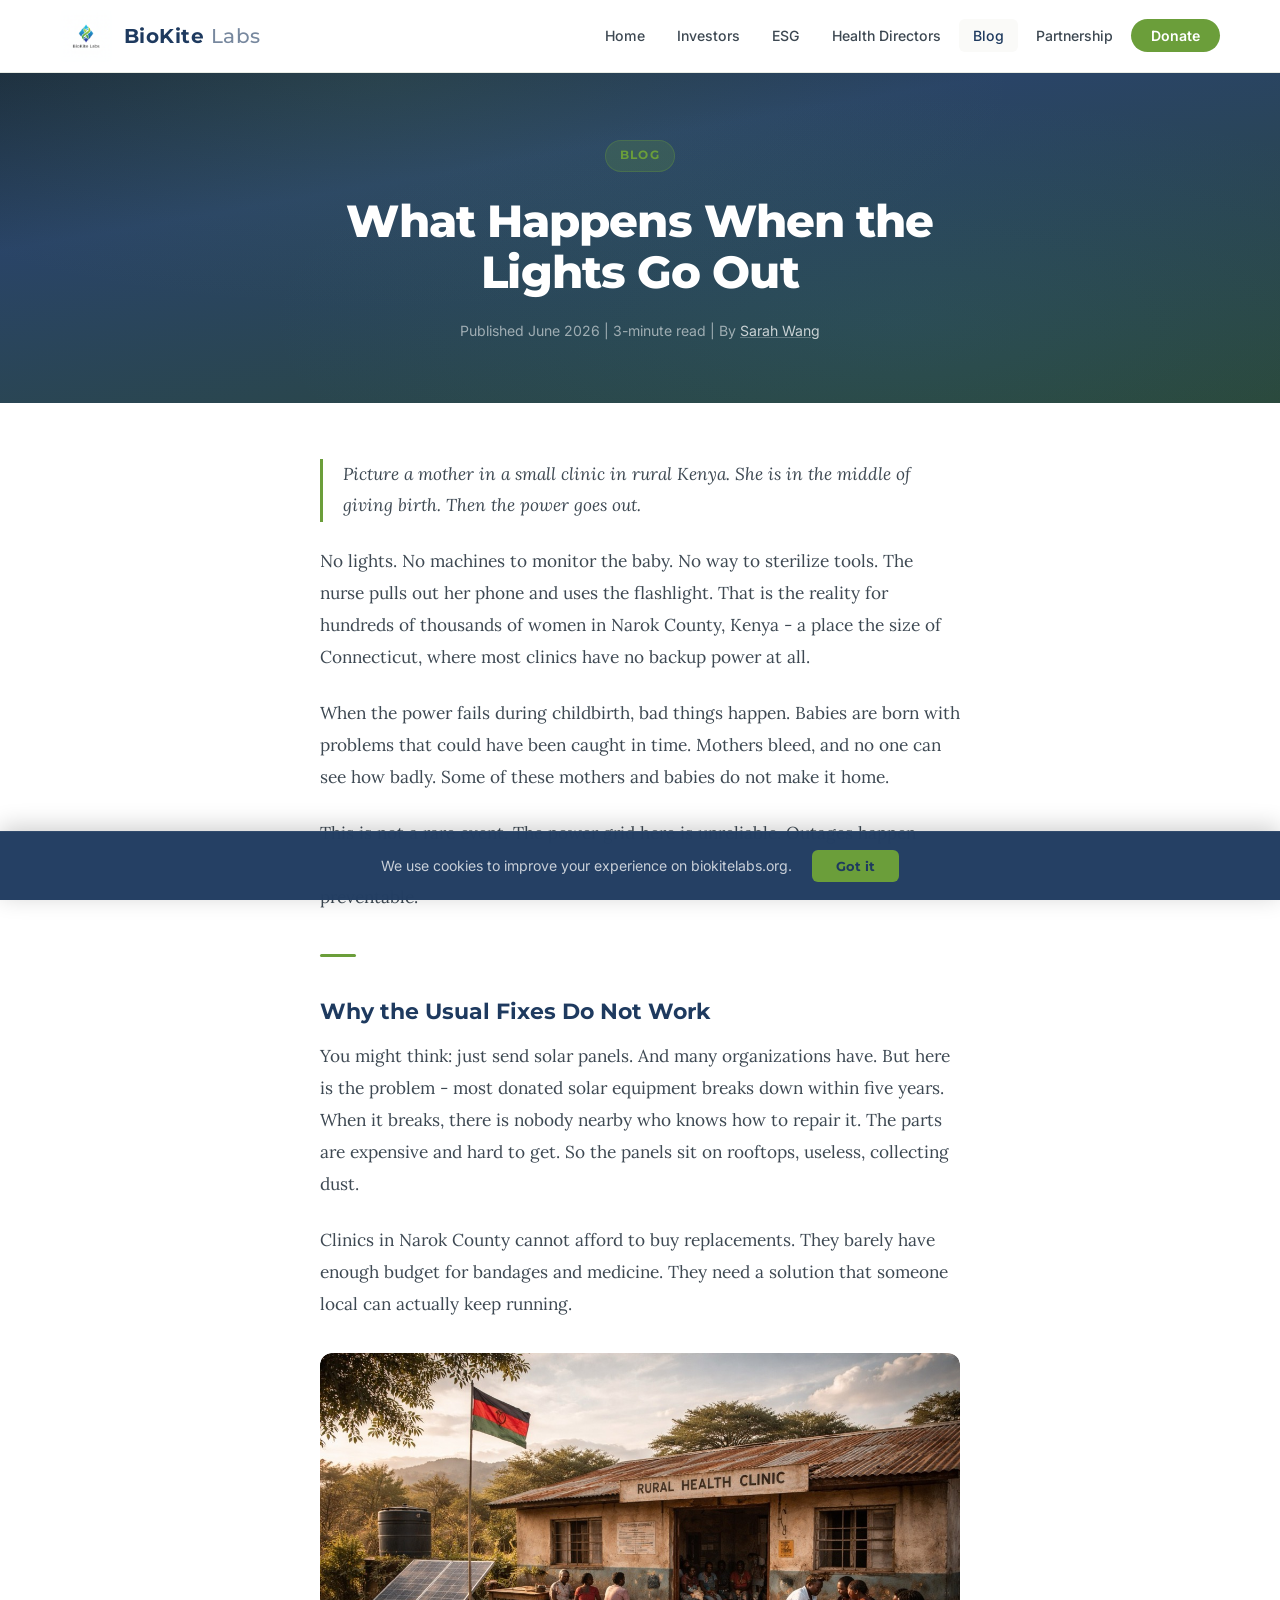
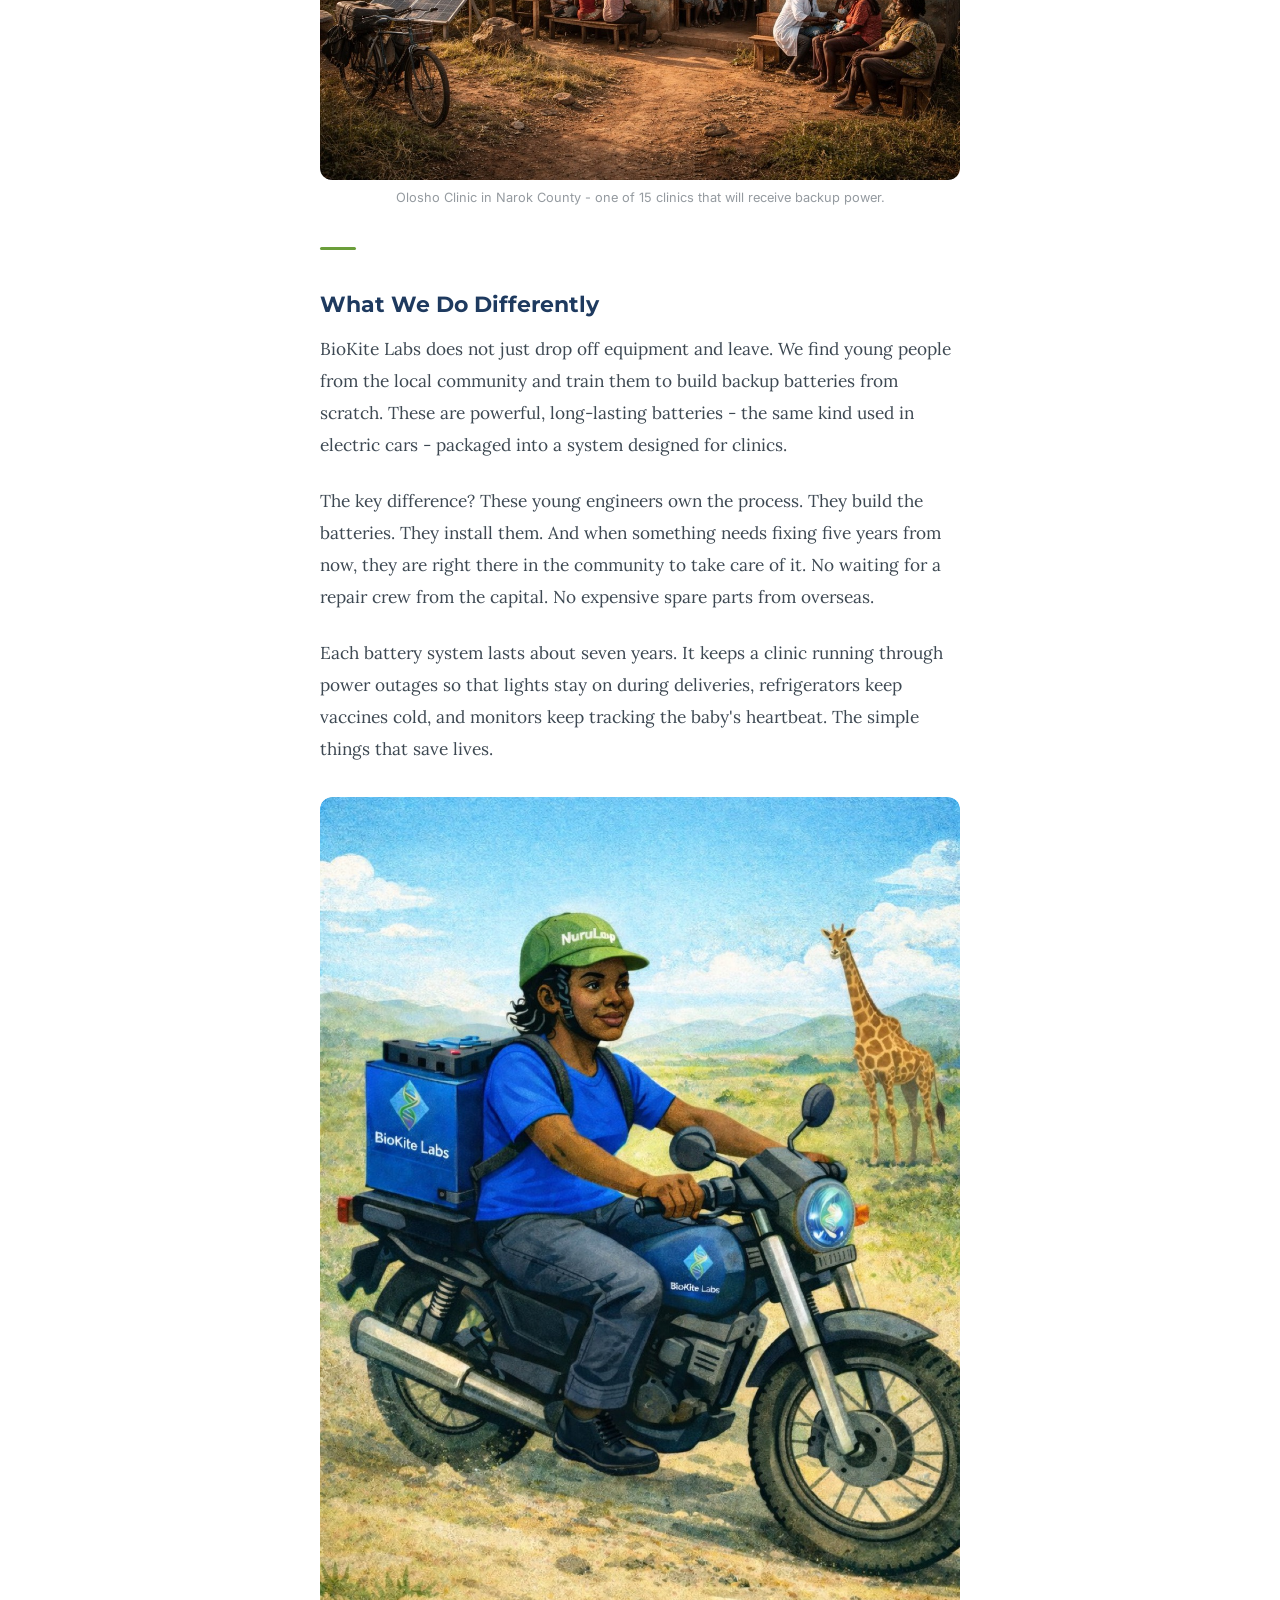
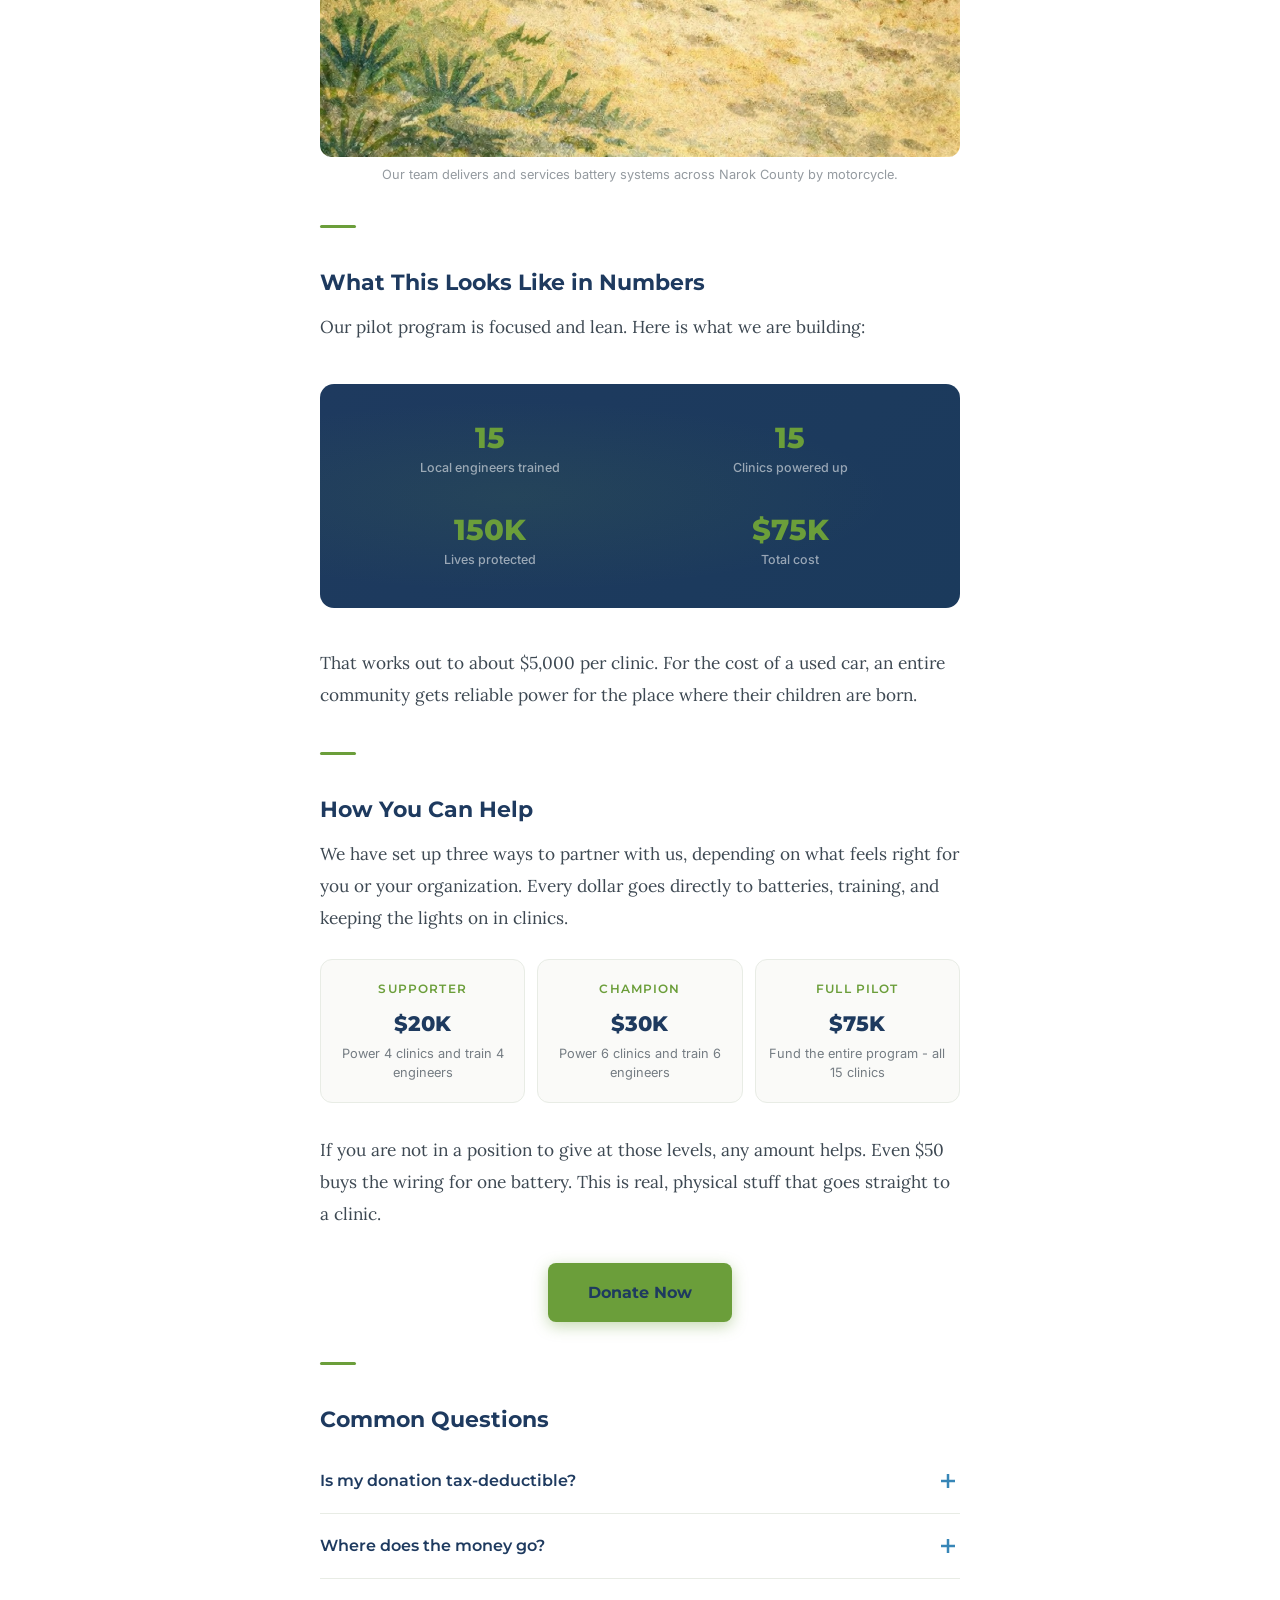
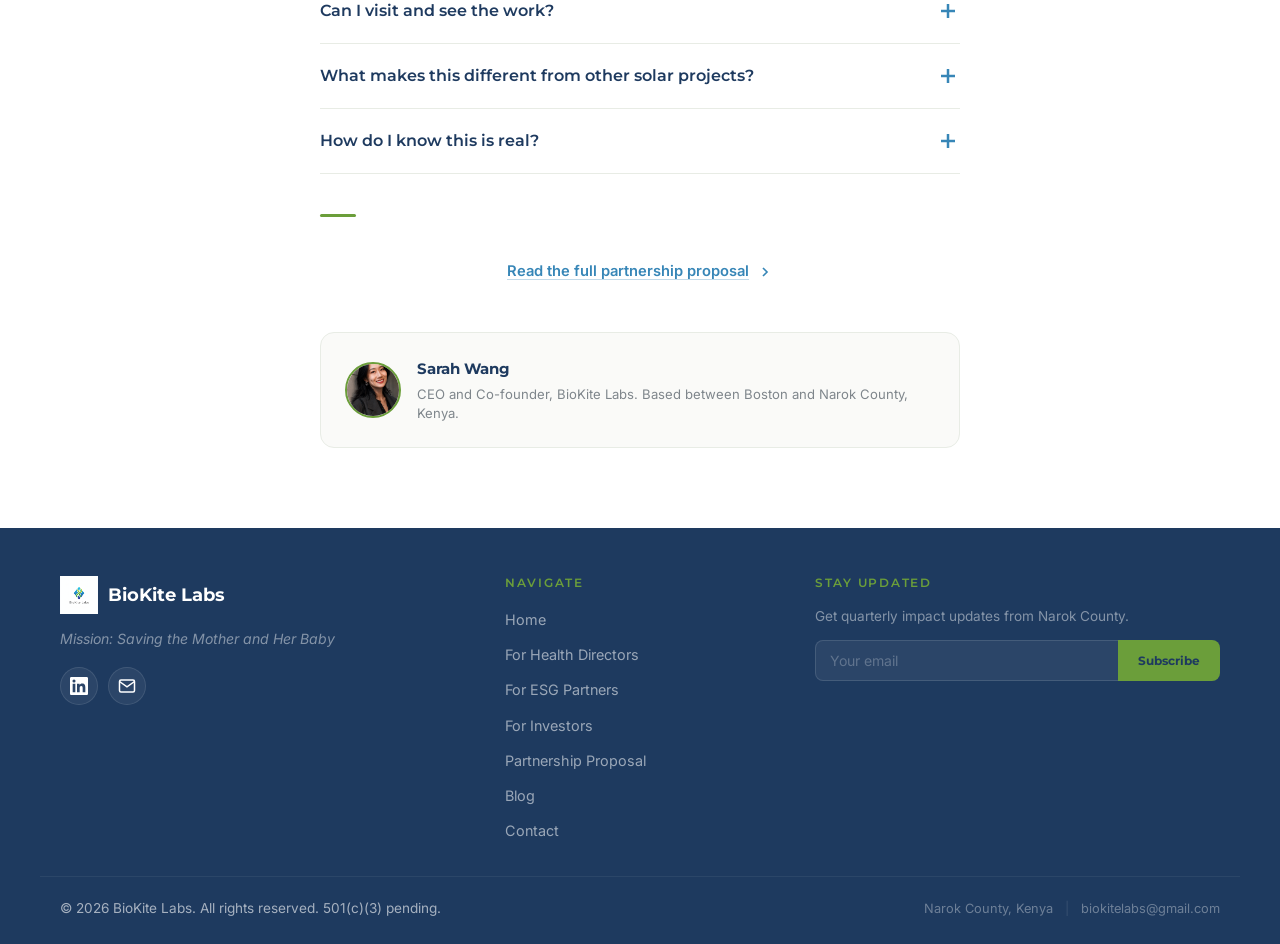
==== commit 3fd82d4e: "Update mission statement across all pages: Saving the Mother and Her Baby Co-Authored-By: Claude Opu" ====
--- a/blog.html
+++ b/blog.html
@@ -613,7 +613,7 @@
         <div class="footer-grid">
             <div class="footer-col">
                 <div class="footer-brand"><img src="logo.png" alt="BioKite Labs logo"><span>BioKite Labs</span></div>
-                <p class="footer-tagline">Mission: Mother Keeps Her Baby</p>
+                <p class="footer-tagline">Mission: Saving the Mother and Her Baby</p>
                 <div class="footer-social">
                     <a href="https://www.linkedin.com/company/biokitelabs" target="_blank" rel="noopener" aria-label="BioKite Labs on LinkedIn"><svg width="18" height="18" fill="currentColor" viewBox="0 0 24 24"><path d="M20.447 20.452h-3.554v-5.569c0-1.328-.027-3.037-1.852-3.037-1.853 0-2.136 1.445-2.136 2.939v5.667H9.351V9h3.414v1.561h.046c.477-.9 1.637-1.85 3.37-1.85 3.601 0 4.267 2.37 4.267 5.455v6.286zM5.337 7.433a2.062 2.062 0 01-2.063-2.065 2.064 2.064 0 112.063 2.065zm1.782 13.019H3.555V9h3.564v11.452zM22.225 0H1.771C.792 0 0 .774 0 1.729v20.542C0 23.227.792 24 1.771 24h20.451C23.2 24 24 23.227 24 22.271V1.729C24 .774 23.2 0 22.222 0h.003z"/></svg></a>
                     <a href="mailto:biokitelabs@gmail.com" aria-label="Email BioKite Labs"><svg width="18" height="18" fill="none" stroke="currentColor" stroke-width="2" viewBox="0 0 24 24"><rect x="2" y="4" width="20" height="16" rx="2"/><polyline points="22,6 12,13 2,6"/></svg></a>
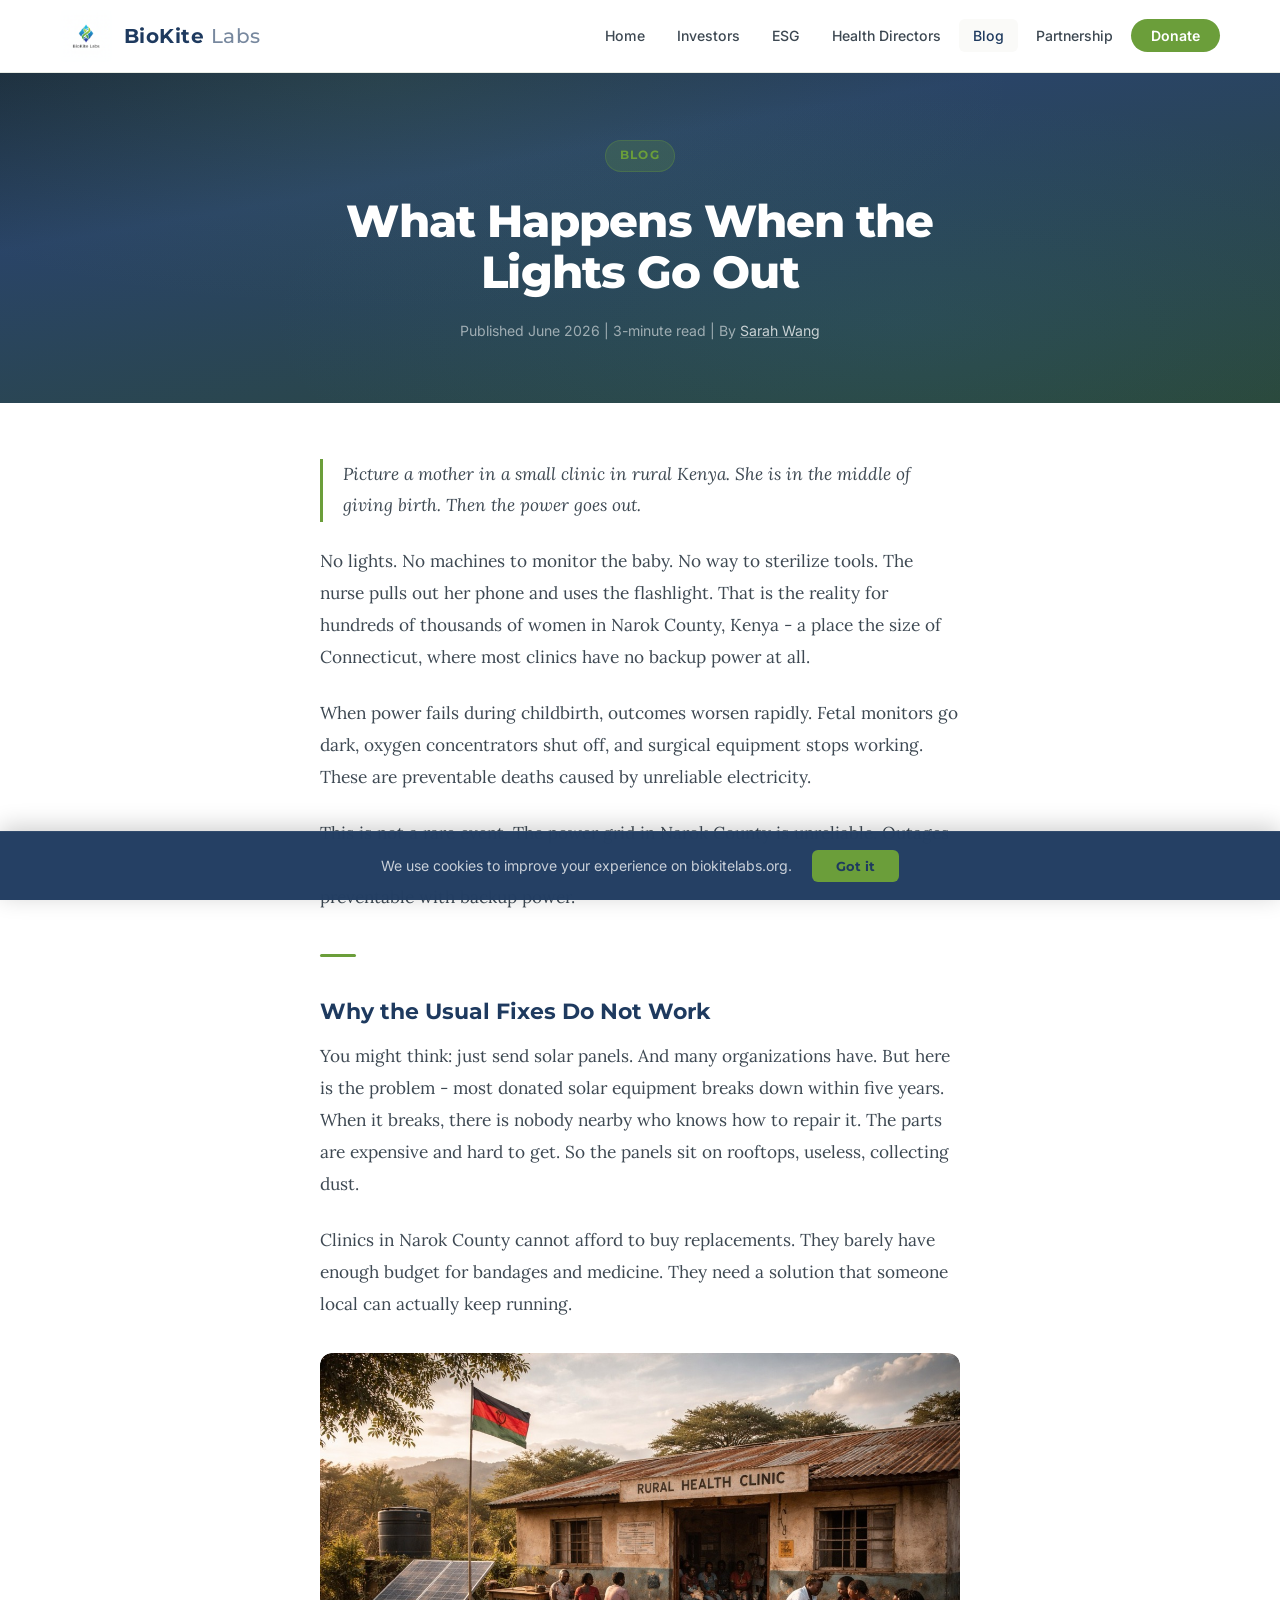
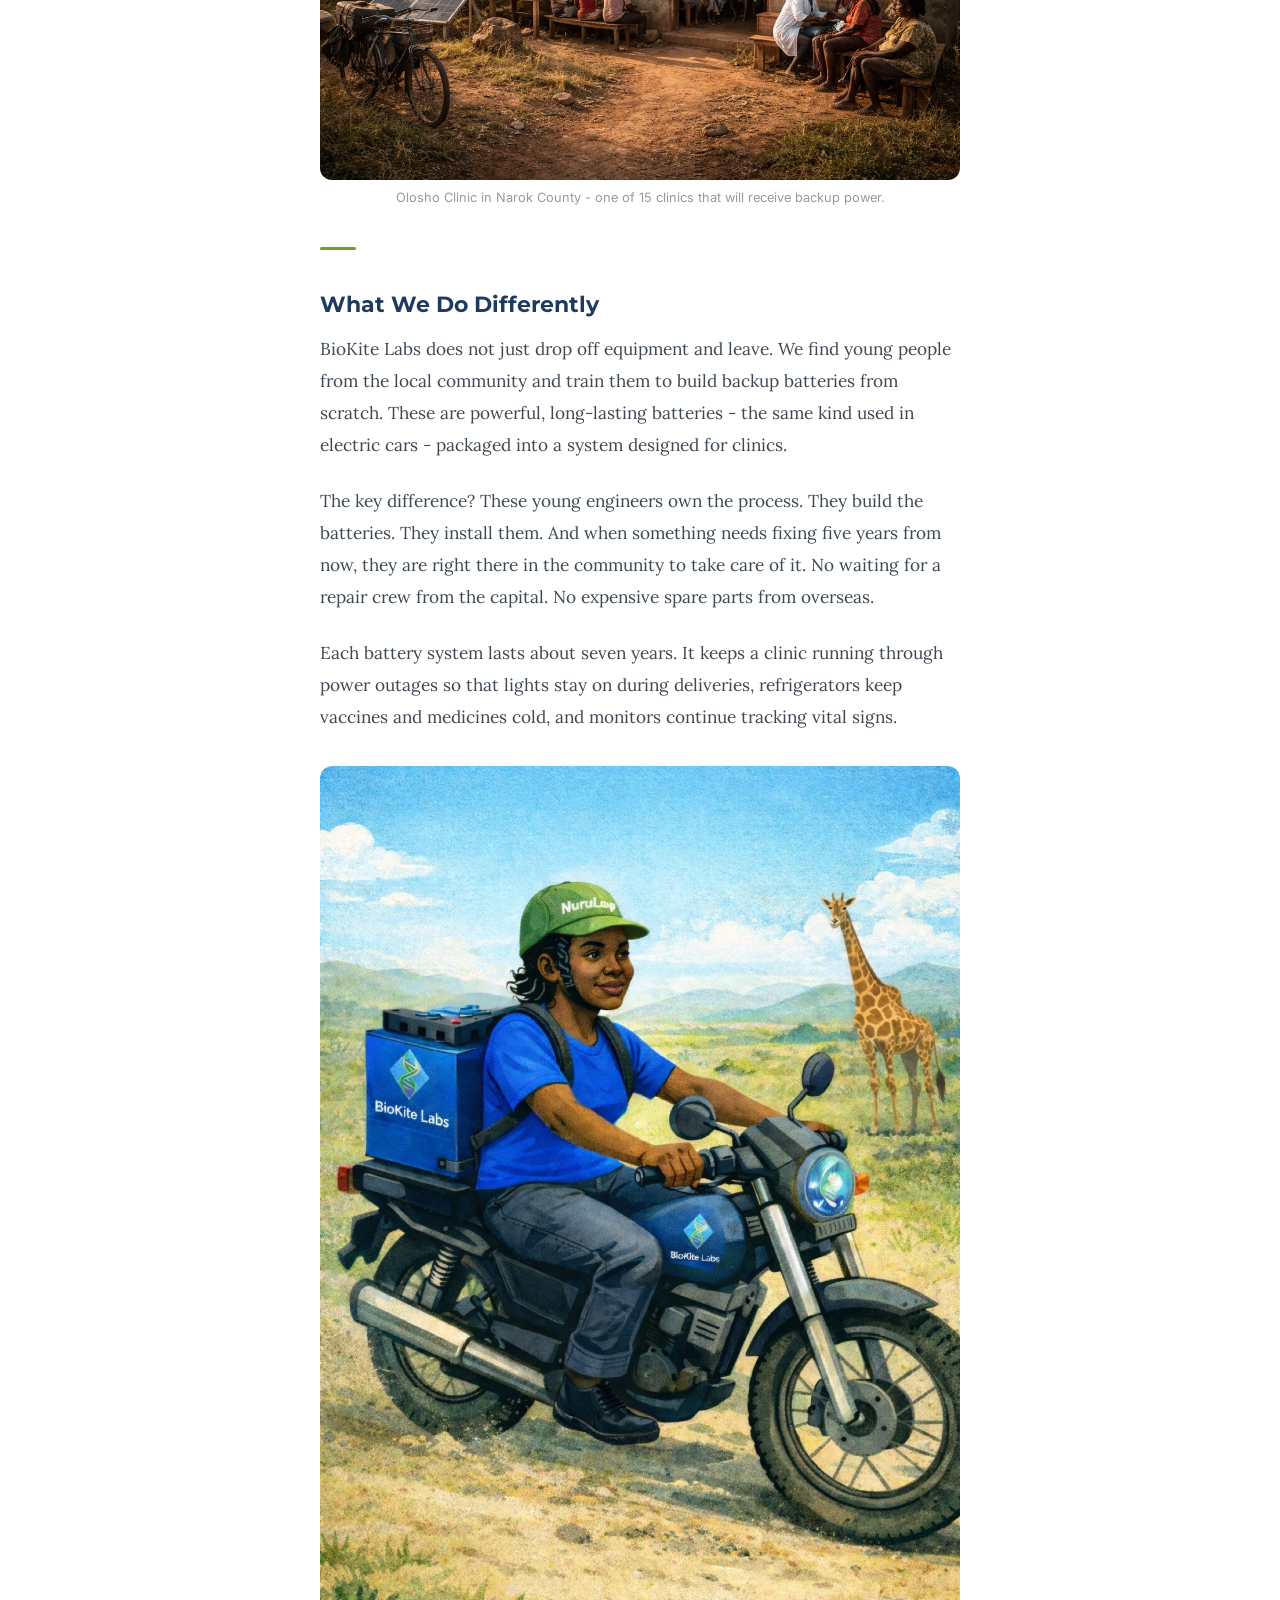
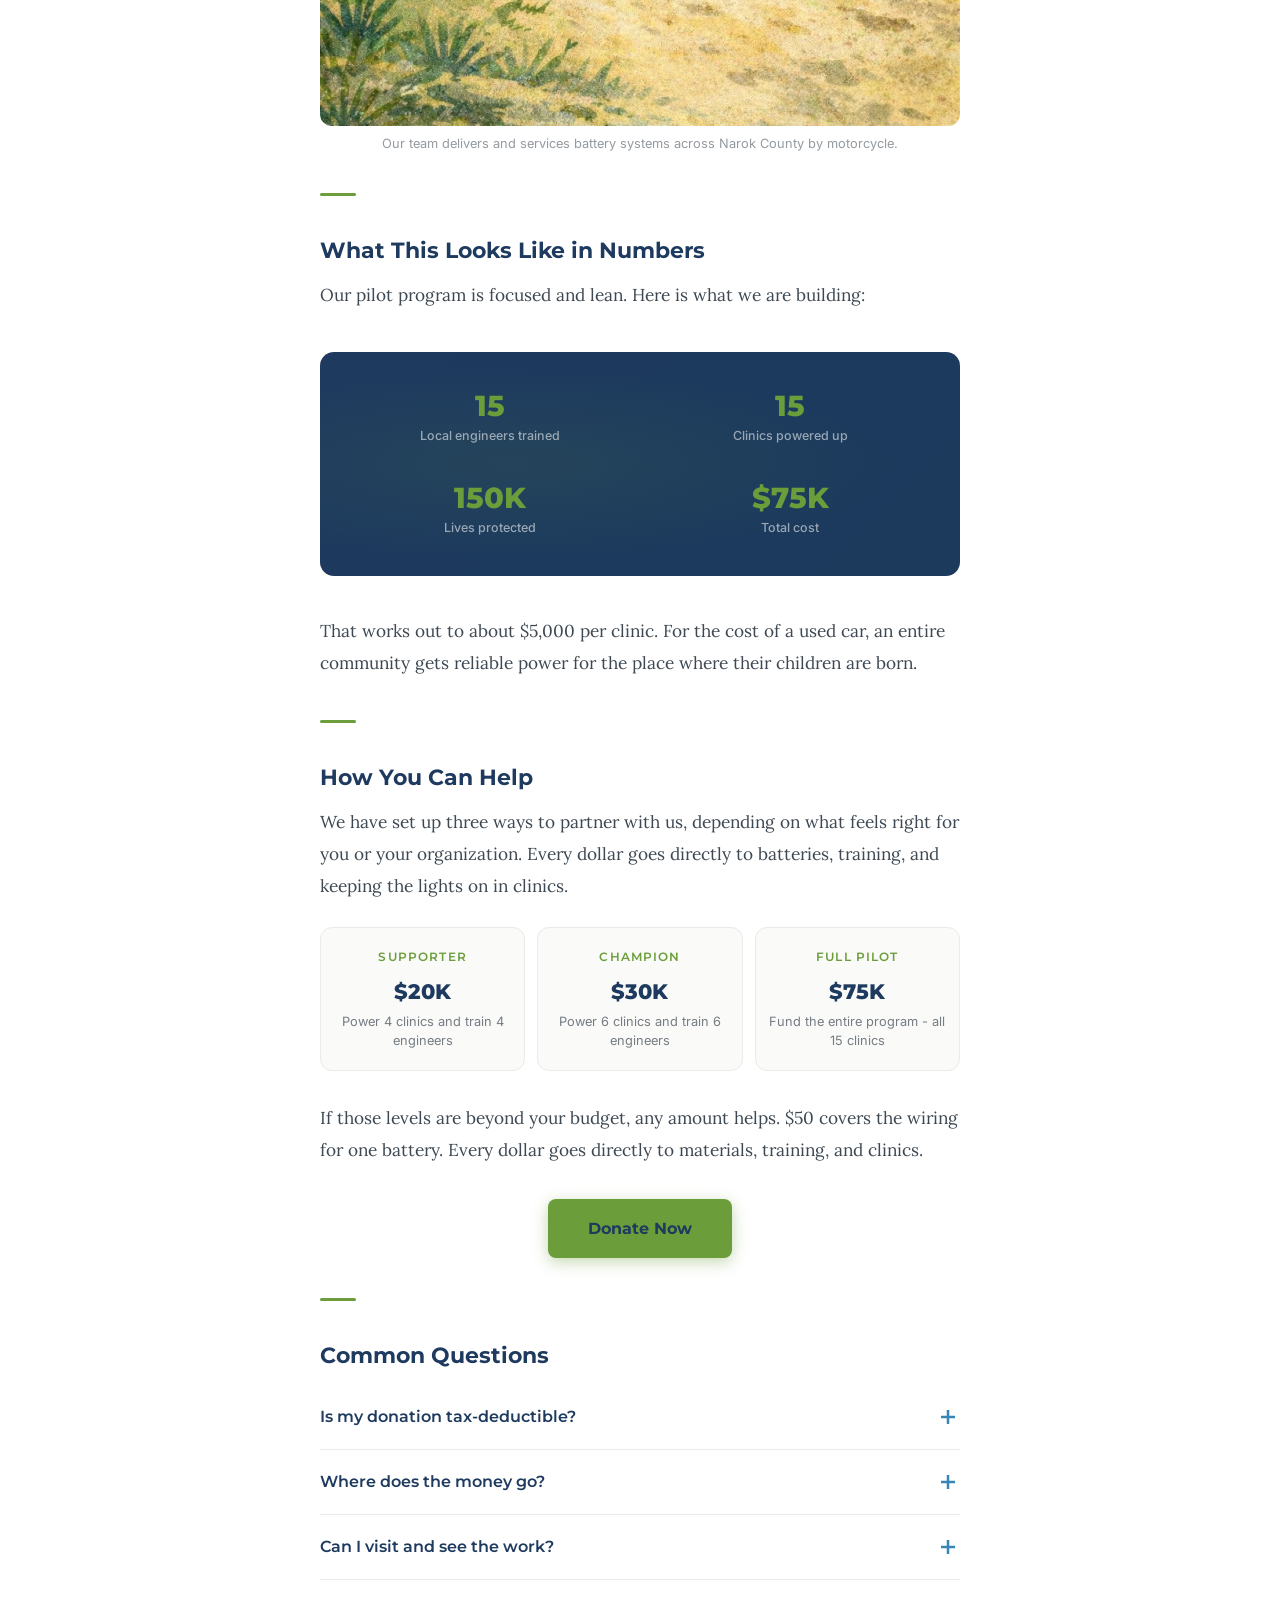
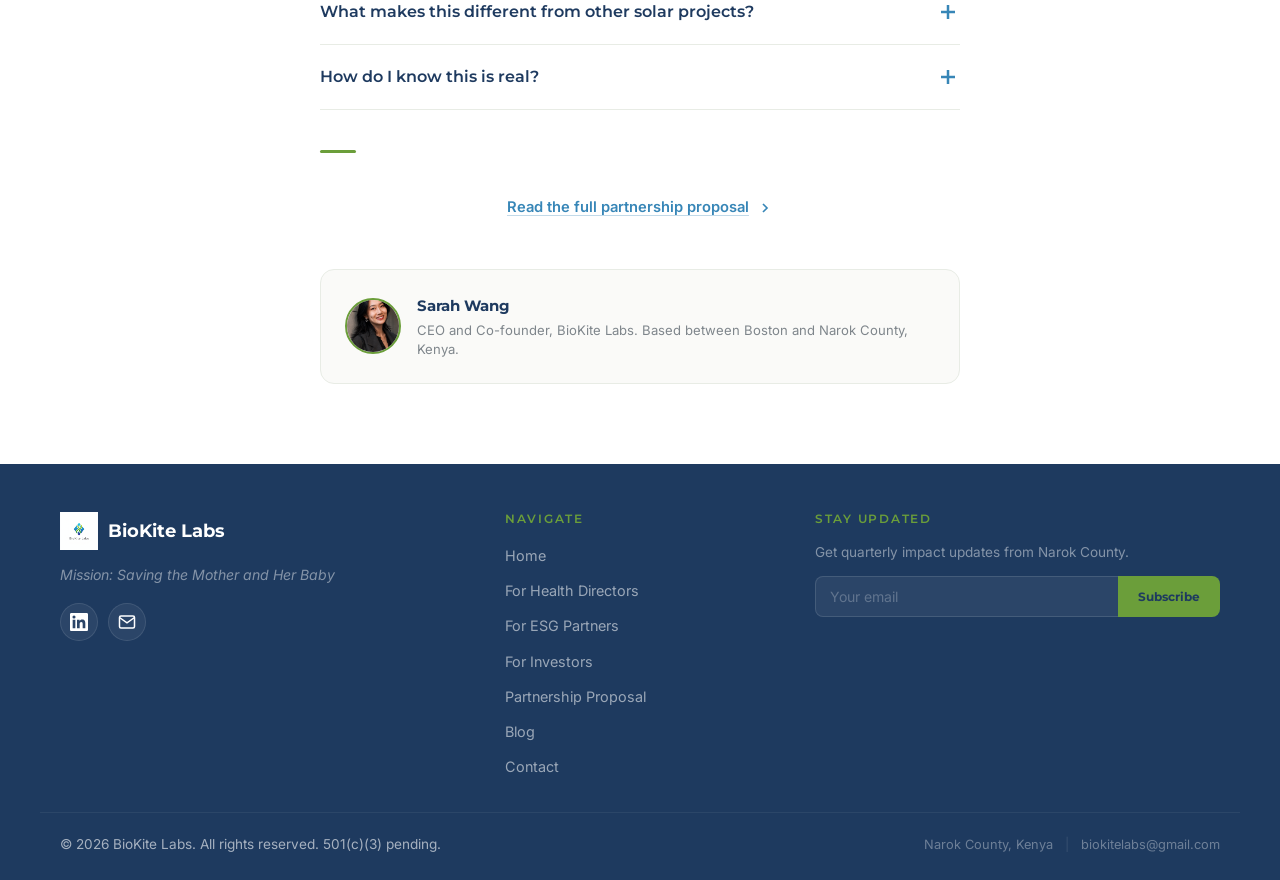
==== commit f40bbcbb: "Align blog tone with main site: professional, direct language throughout Fix tax-deductible FAQ to m" ====
--- a/blog.html
+++ b/blog.html
@@ -410,11 +410,11 @@
         </p>
 
         <p>
-            When the power fails during childbirth, bad things happen. Babies are born with problems that could have been caught in time. Mothers bleed, and no one can see how badly. Some of these mothers and babies do not make it home.
-        </p>
-
-        <p>
-            This is not a rare event. The power grid here is unreliable. Outages happen every week, sometimes lasting hours. Every single one of these deaths is preventable.
+            When power fails during childbirth, outcomes worsen rapidly. Fetal monitors go dark, oxygen concentrators shut off, and surgical equipment stops working. These are preventable deaths caused by unreliable electricity.
+        </p>
+
+        <p>
+            This is not a rare event. The power grid in Narok County is unreliable. Outages happen every week, sometimes lasting hours. Every one of these deaths is preventable with backup power.
         </p>
 
         <hr class="blog-divider">
@@ -449,7 +449,7 @@
         </p>
 
         <p>
-            Each battery system lasts about seven years. It keeps a clinic running through power outages so that lights stay on during deliveries, refrigerators keep vaccines cold, and monitors keep tracking the baby's heartbeat. The simple things that save lives.
+            Each battery system lasts about seven years. It keeps a clinic running through power outages so that lights stay on during deliveries, refrigerators keep vaccines and medicines cold, and monitors continue tracking vital signs.
         </p>
 
         <figure class="blog-image reveal">
@@ -517,7 +517,7 @@
         </div>
 
         <p>
-            If you are not in a position to give at those levels, any amount helps. Even $50 buys the wiring for one battery. This is real, physical stuff that goes straight to a clinic.
+            If those levels are beyond your budget, any amount helps. $50 covers the wiring for one battery. Every dollar goes directly to materials, training, and clinics.
         </p>
 
         <div class="blog-cta-area">
@@ -538,7 +538,7 @@
                     <svg class="faq-icon" viewBox="0 0 24 24" fill="none" stroke="currentColor" stroke-width="2.5" aria-hidden="true"><line x1="12" y1="5" x2="12" y2="19"/><line x1="5" y1="12" x2="19" y2="12"/></svg>
                 </button>
                 <div class="faq-answer" id="faq-1" role="region">
-                    <p>BioKite Labs is applying for 501(c)(3) nonprofit status in the United States. Once approved, donations will be tax-deductible retroactively. We will send you a receipt either way.</p>
+                    <p>Yes. Donations to BioKite Labs are tax-deductible. We are filing for 501(c)(3) tax-exempt status before February 2027. Donations are processed securely via Stripe.</p>
                 </div>
             </div>
 
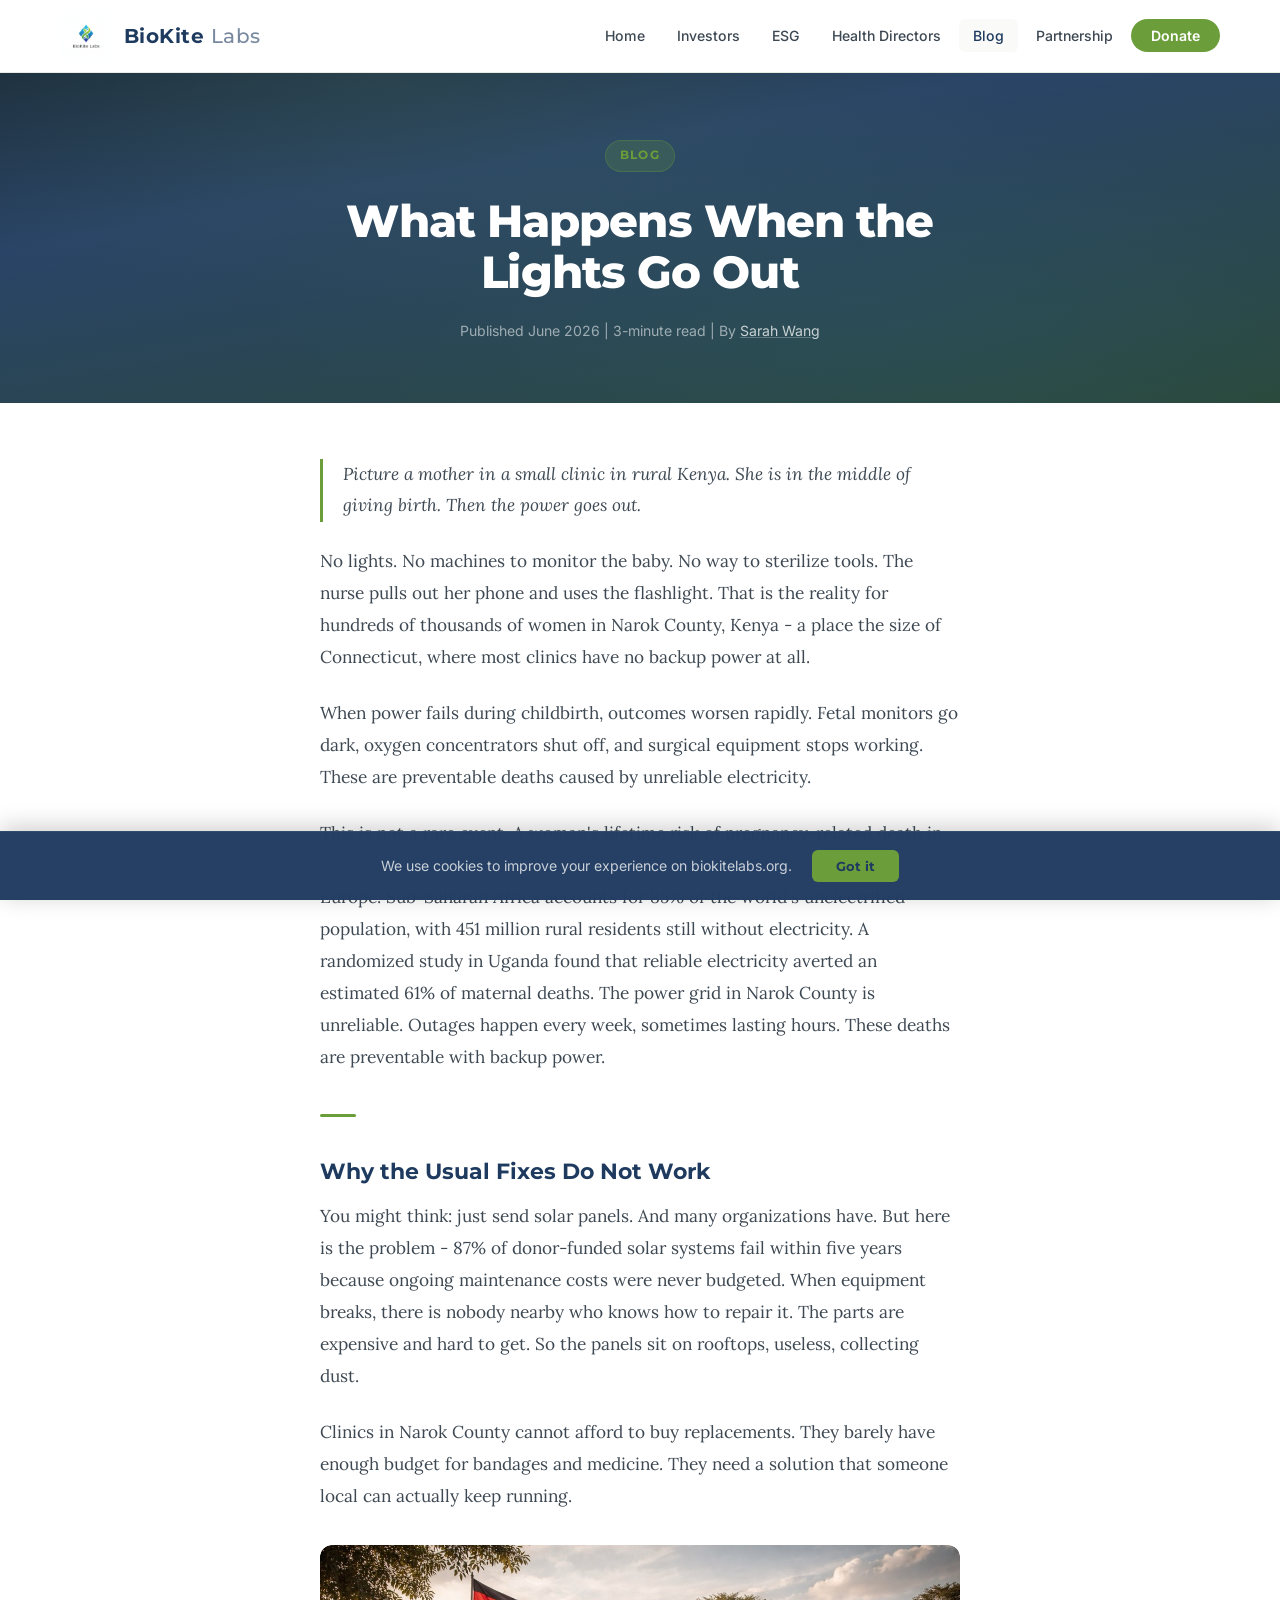
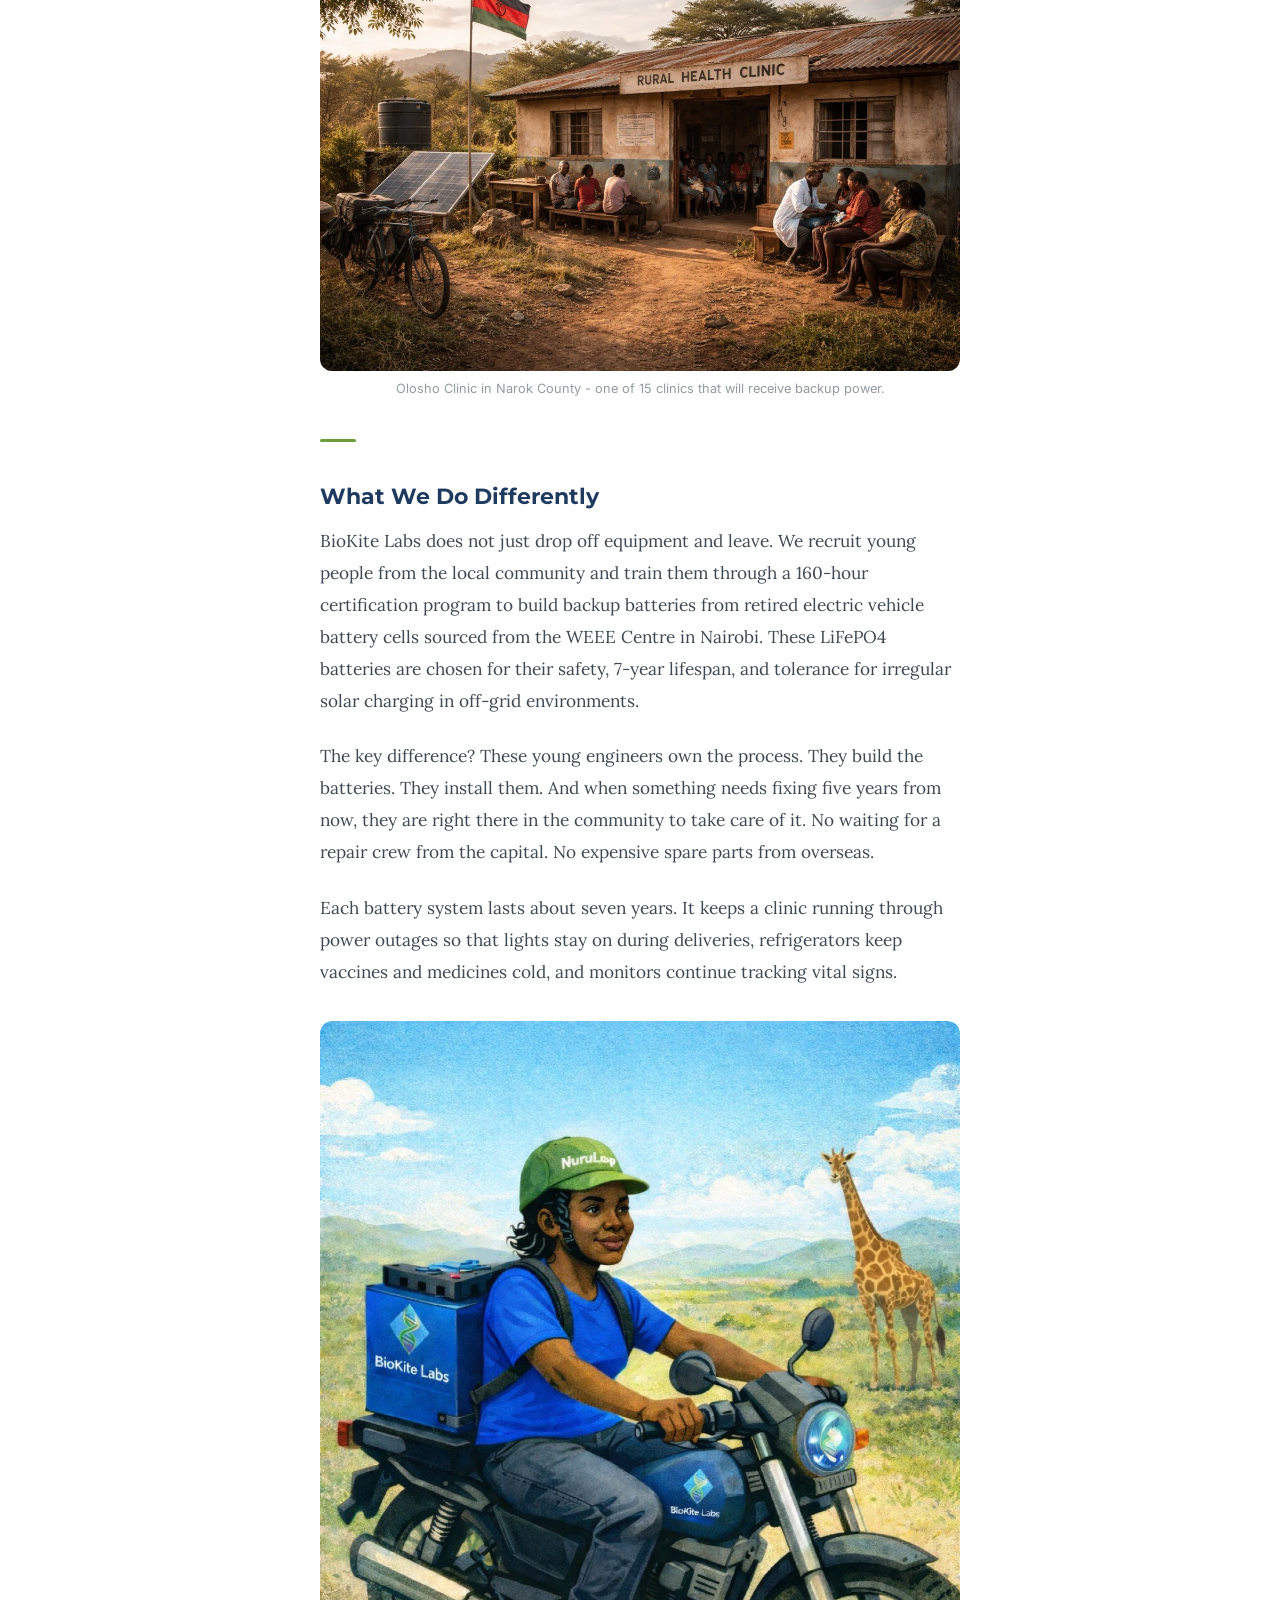
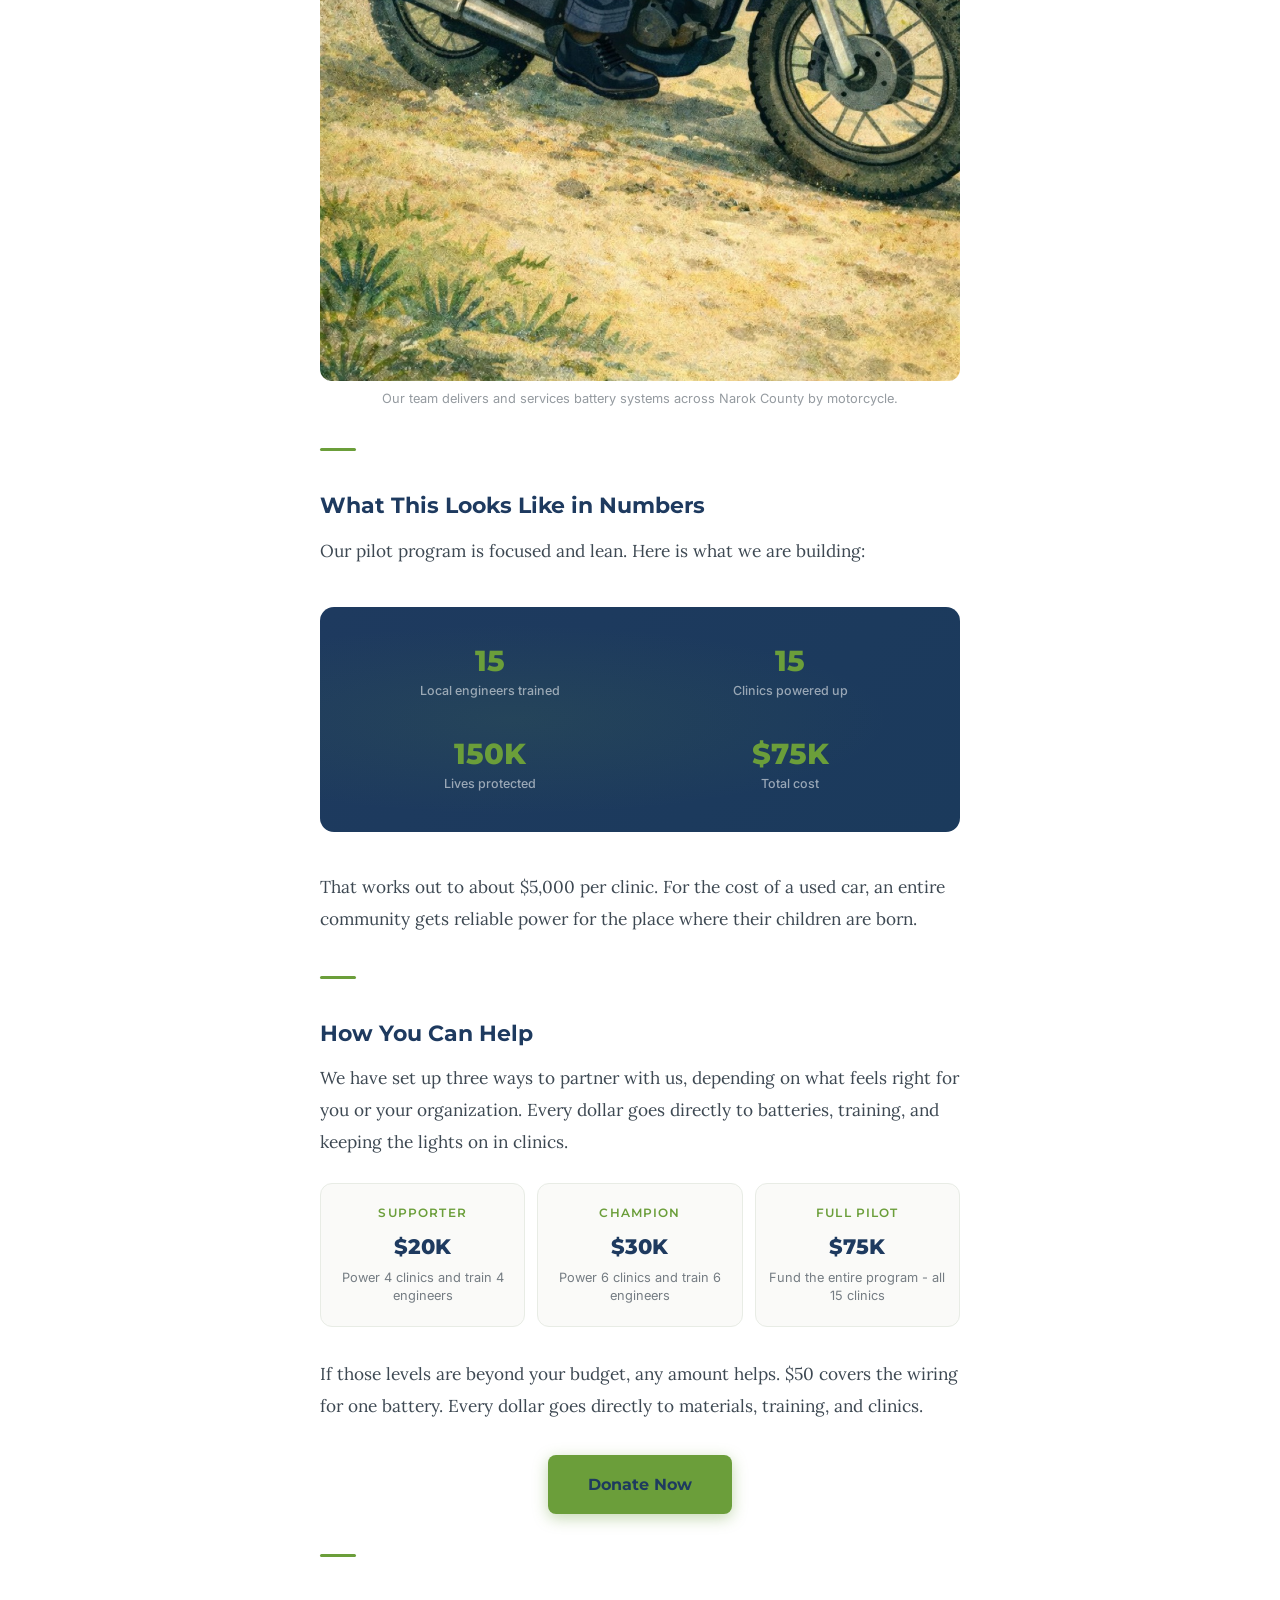
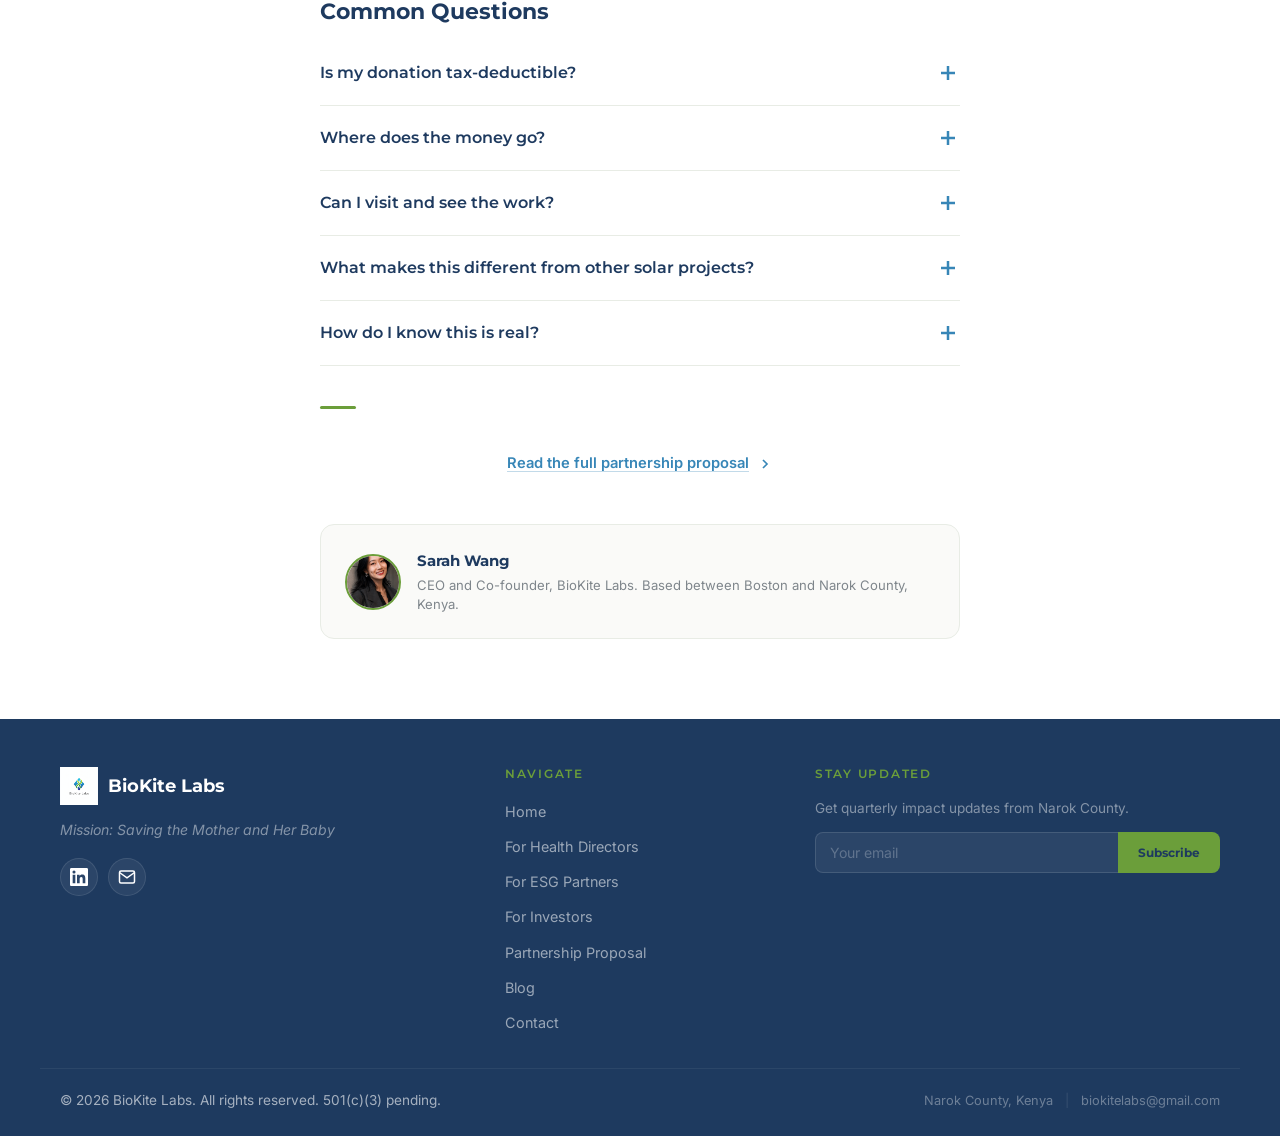
==== commit 054fc29a: "Integrate grant proposal data across all pages - Add new stats: 1-in-55 maternal mortality, 451M une" ====
--- a/blog.html
+++ b/blog.html
@@ -414,7 +414,7 @@
         </p>
 
         <p>
-            This is not a rare event. The power grid in Narok County is unreliable. Outages happen every week, sometimes lasting hours. Every one of these deaths is preventable with backup power.
+            This is not a rare event. A woman's lifetime risk of pregnancy-related death in sub-Saharan Africa is 1 in 55, approximately 250 times higher than in Western Europe. Sub-Saharan Africa accounts for 85% of the world's unelectrified population, with 451 million rural residents still without electricity. A randomized study in Uganda found that reliable electricity averted an estimated 61% of maternal deaths. The power grid in Narok County is unreliable. Outages happen every week, sometimes lasting hours. These deaths are preventable with backup power.
         </p>
 
         <hr class="blog-divider">
@@ -423,7 +423,7 @@
         <h2>Why the Usual Fixes Do Not Work</h2>
 
         <p>
-            You might think: just send solar panels. And many organizations have. But here is the problem - most donated solar equipment breaks down within five years. When it breaks, there is nobody nearby who knows how to repair it. The parts are expensive and hard to get. So the panels sit on rooftops, useless, collecting dust.
+            You might think: just send solar panels. And many organizations have. But here is the problem - 87% of donor-funded solar systems fail within five years because ongoing maintenance costs were never budgeted. When equipment breaks, there is nobody nearby who knows how to repair it. The parts are expensive and hard to get. So the panels sit on rooftops, useless, collecting dust.
         </p>
 
         <p>
@@ -441,7 +441,7 @@
         <h2>What We Do Differently</h2>
 
         <p>
-            BioKite Labs does not just drop off equipment and leave. We find young people from the local community and train them to build backup batteries from scratch. These are powerful, long-lasting batteries - the same kind used in electric cars - packaged into a system designed for clinics.
+            BioKite Labs does not just drop off equipment and leave. We recruit young people from the local community and train them through a 160-hour certification program to build backup batteries from retired electric vehicle battery cells sourced from the WEEE Centre in Nairobi. These LiFePO4 batteries are chosen for their safety, 7-year lifespan, and tolerance for irregular solar charging in off-grid environments.
         </p>
 
         <p>
@@ -634,7 +634,7 @@
             <div class="footer-col">
                 <h4 class="footer-heading">Stay Updated</h4>
                 <p class="footer-newsletter-text">Get quarterly impact updates from Narok County.</p>
-                <form class="newsletter-form" action="https://formspree.io/f/biokitelabs@gmail.com" method="POST">
+                <form class="newsletter-form" action="https://formspree.io/f/xojodawy" method="POST">
                     <input type="hidden" name="_subject" value="Newsletter Signup - Blog Page">
                     <div class="newsletter-input-group">
                         <label for="nl-email-blog" class="sr-only">Email address for newsletter</label>
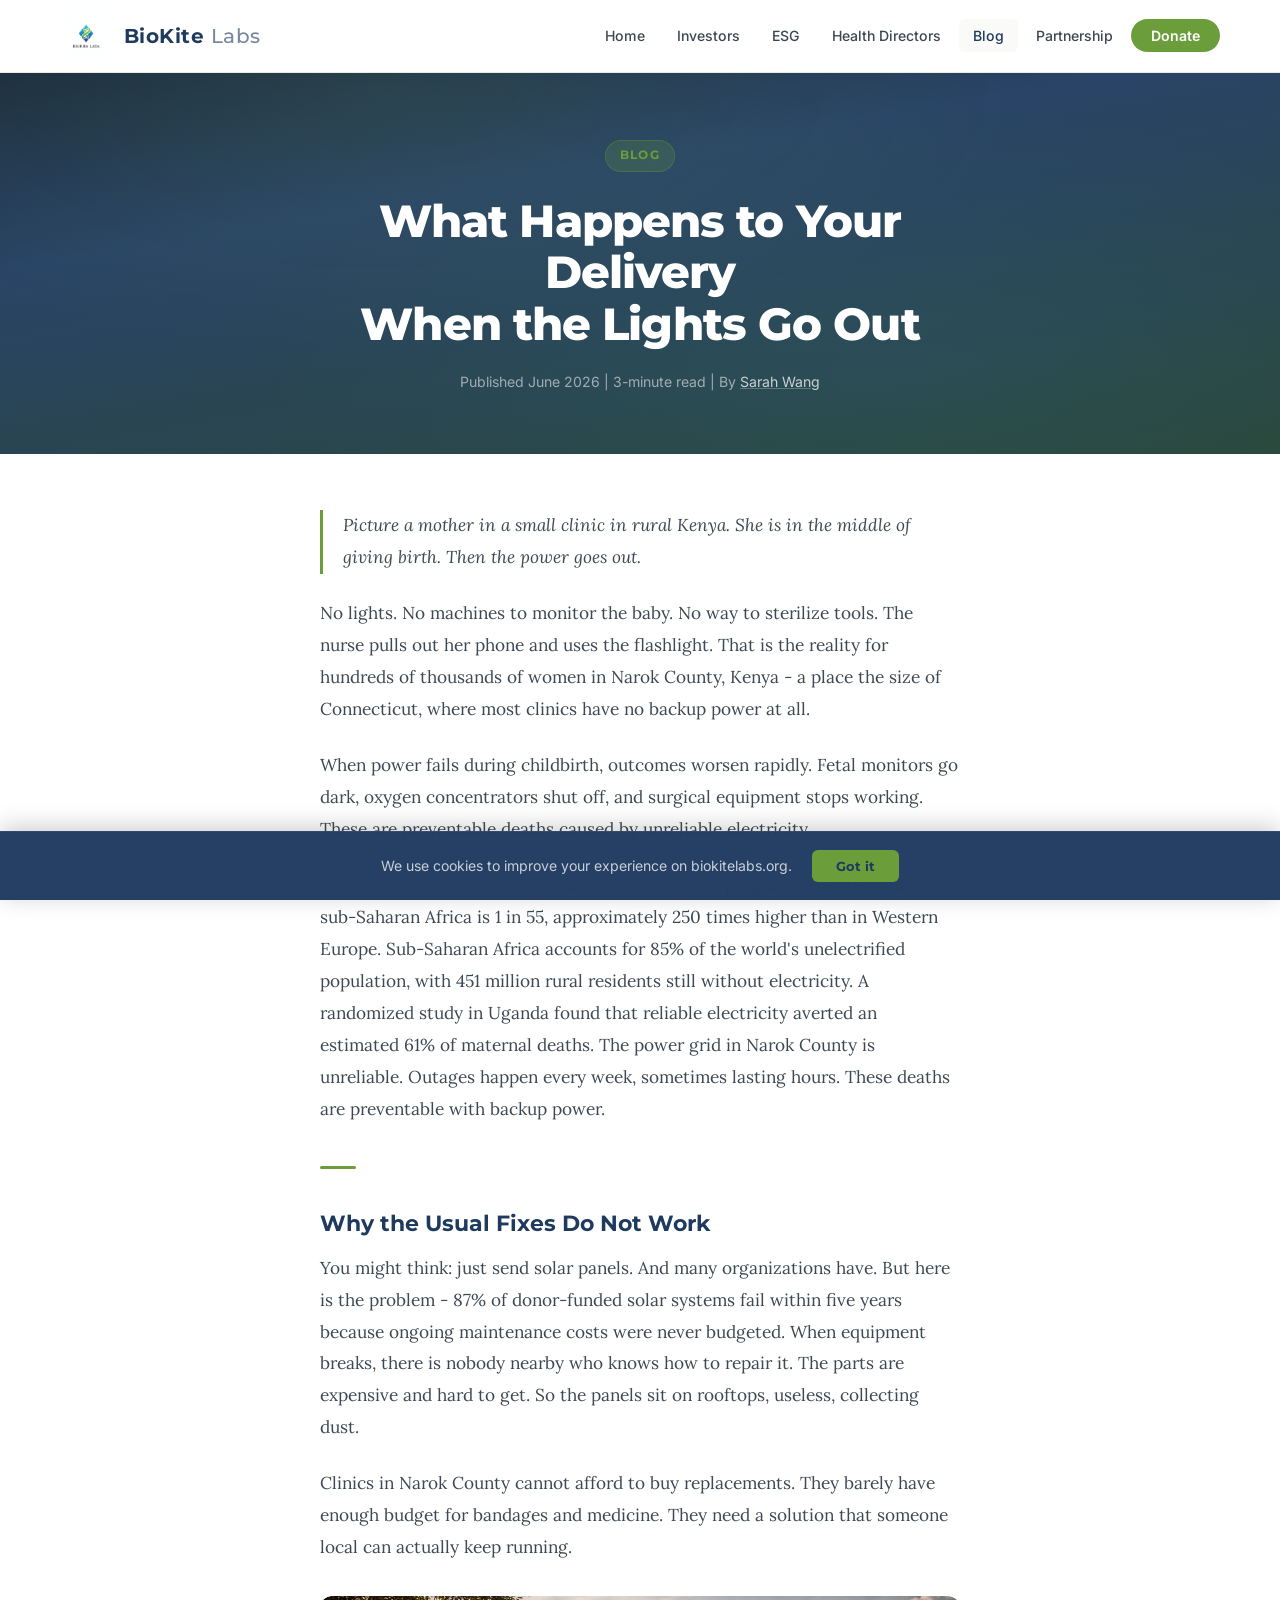
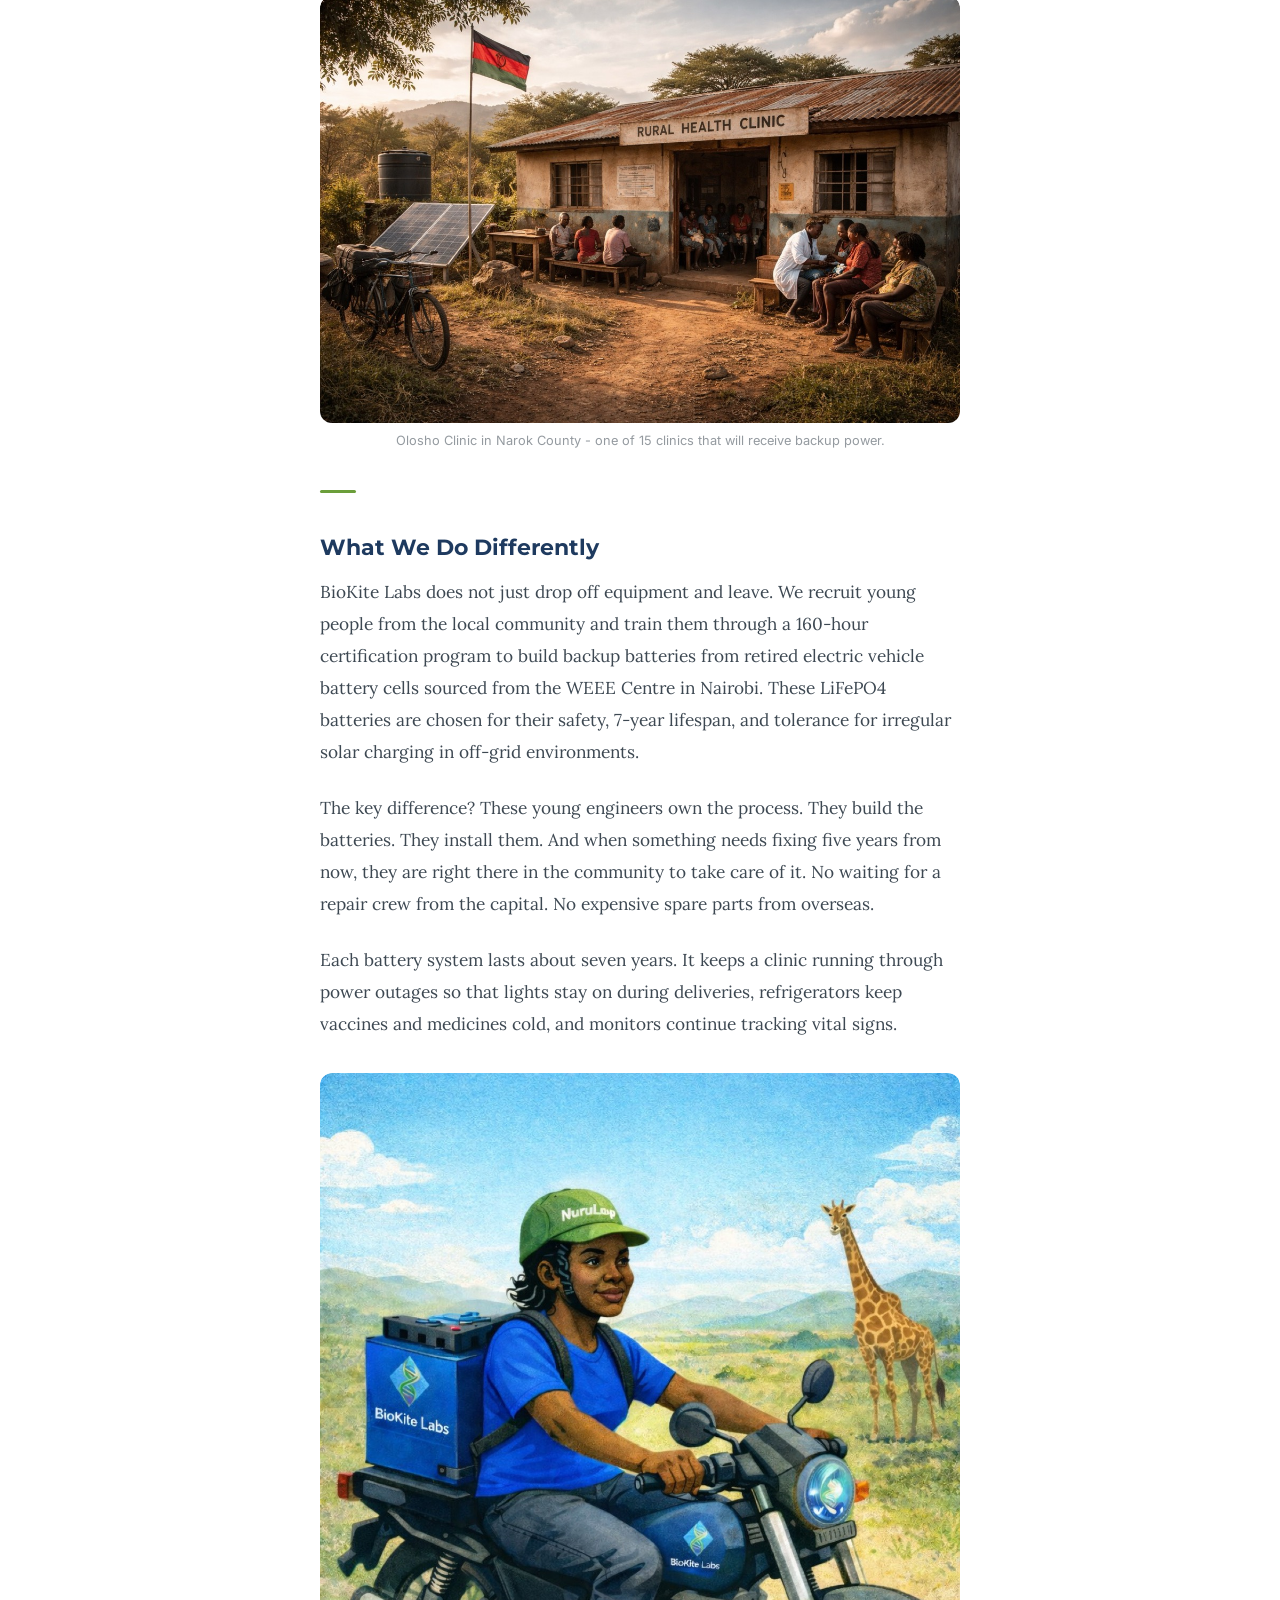
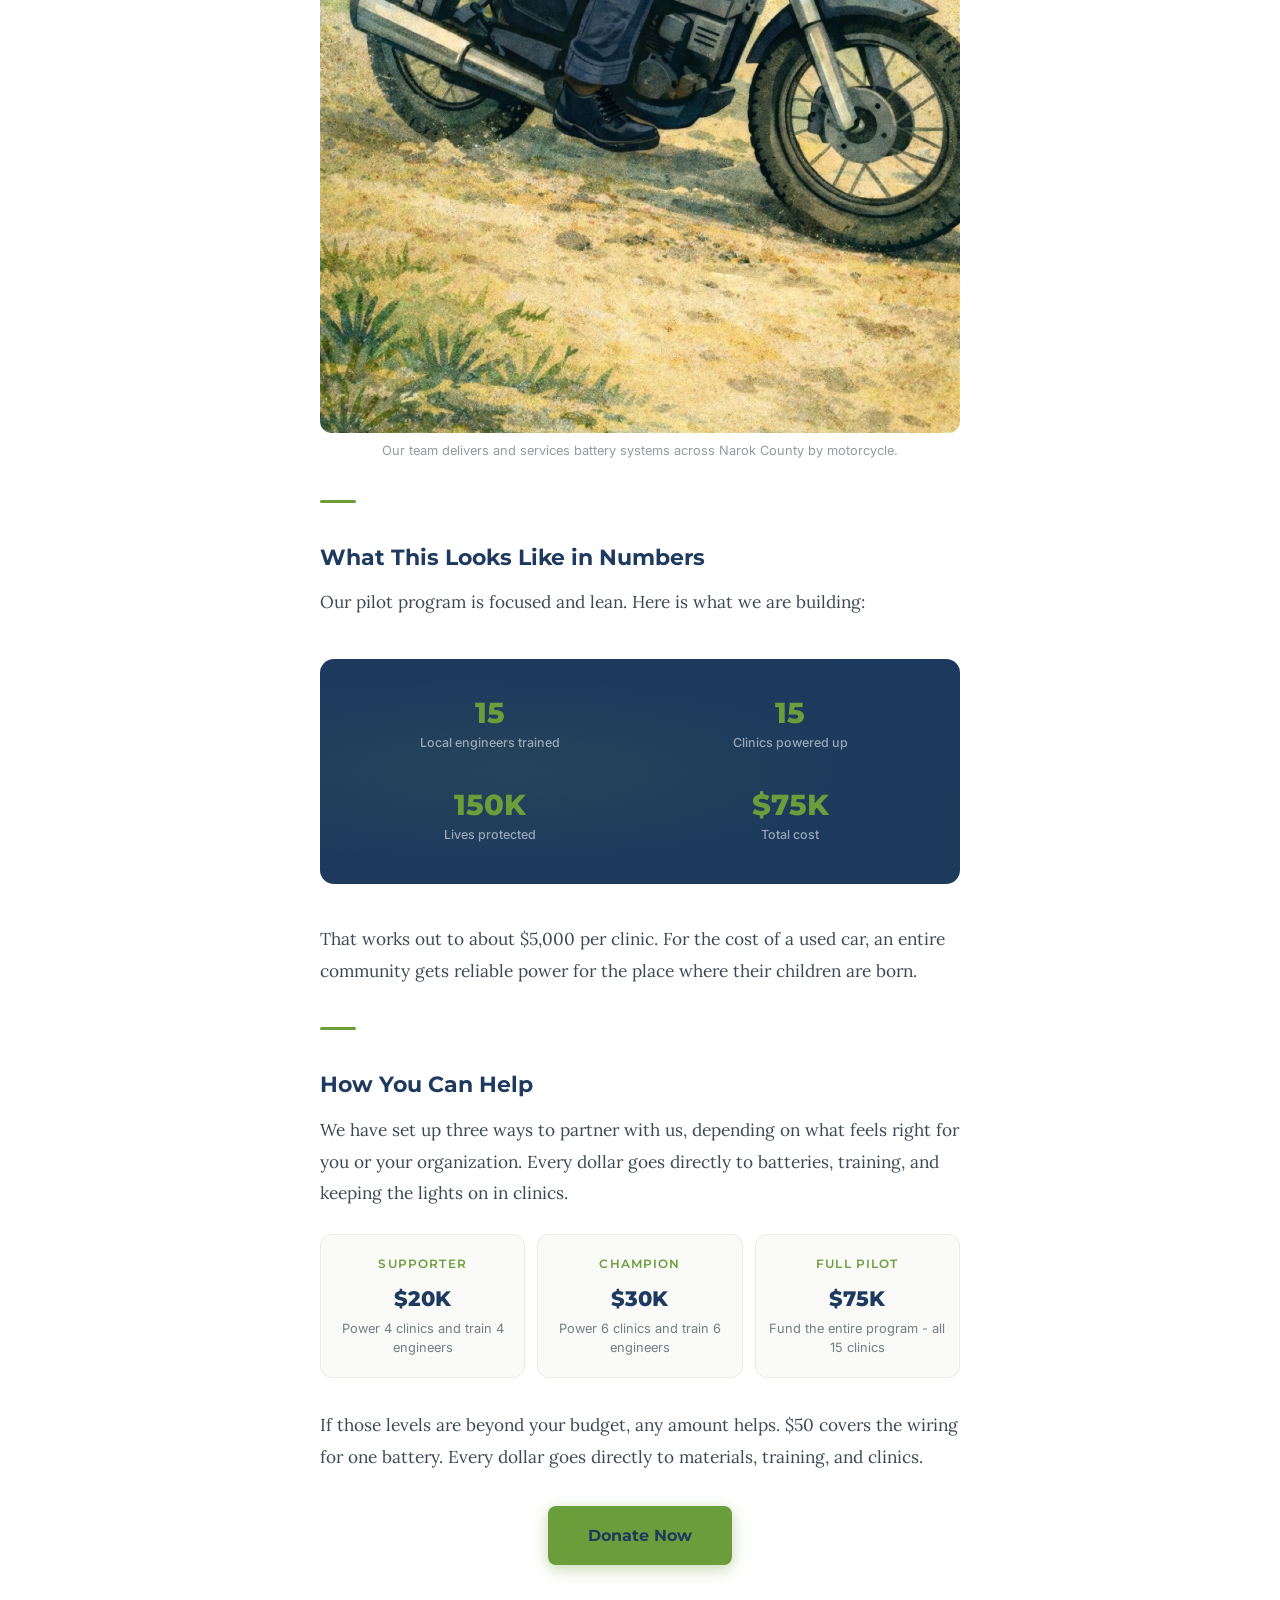
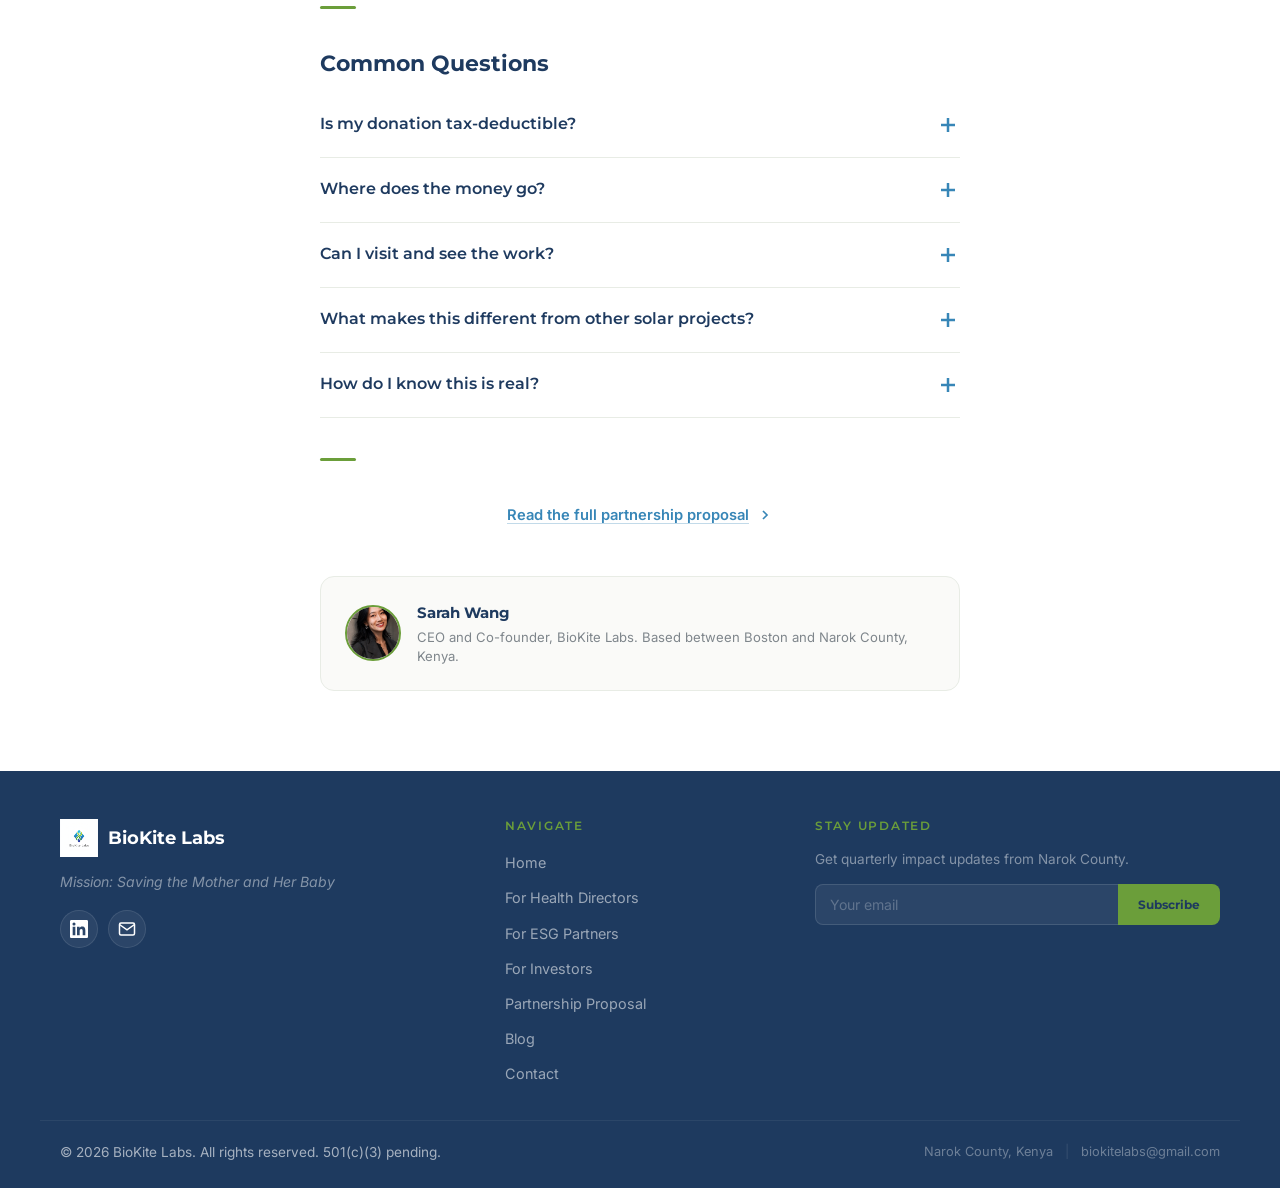
==== commit 9fe06f07: "Rewrite hero hooks across all pages for clarity and curiosity Apply hook framework: topic clarity + " ====
--- a/blog.html
+++ b/blog.html
@@ -390,7 +390,7 @@
     <header class="blog-hero">
         <div class="blog-hero-inner reveal">
             <span class="blog-hero-tag">Blog</span>
-            <h1>What Happens When the<br>Lights Go Out</h1>
+            <h1>What Happens to Your Delivery<br>When the Lights Go Out</h1>
             <p class="blog-byline">Published June 2026 | 3-minute read | By <a href="index.html#team">Sarah Wang</a></p>
         </div>
     </header>
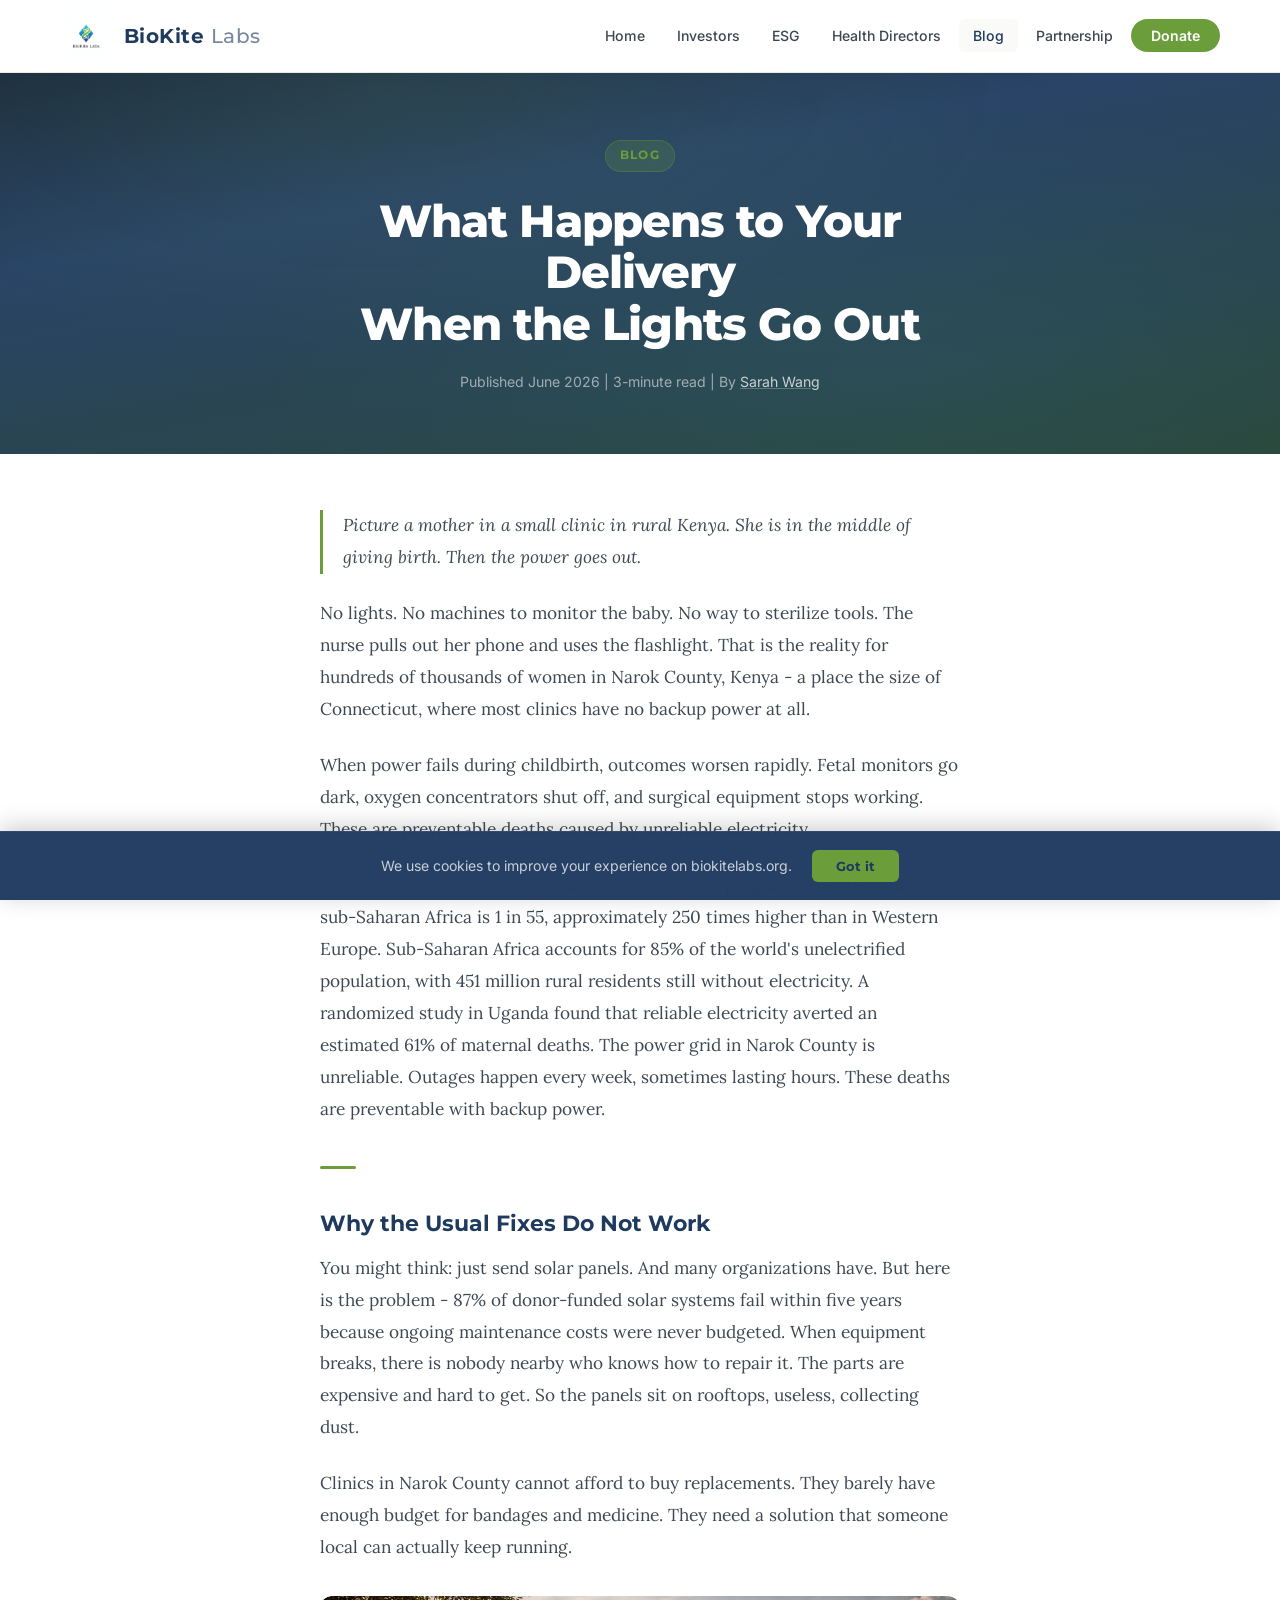
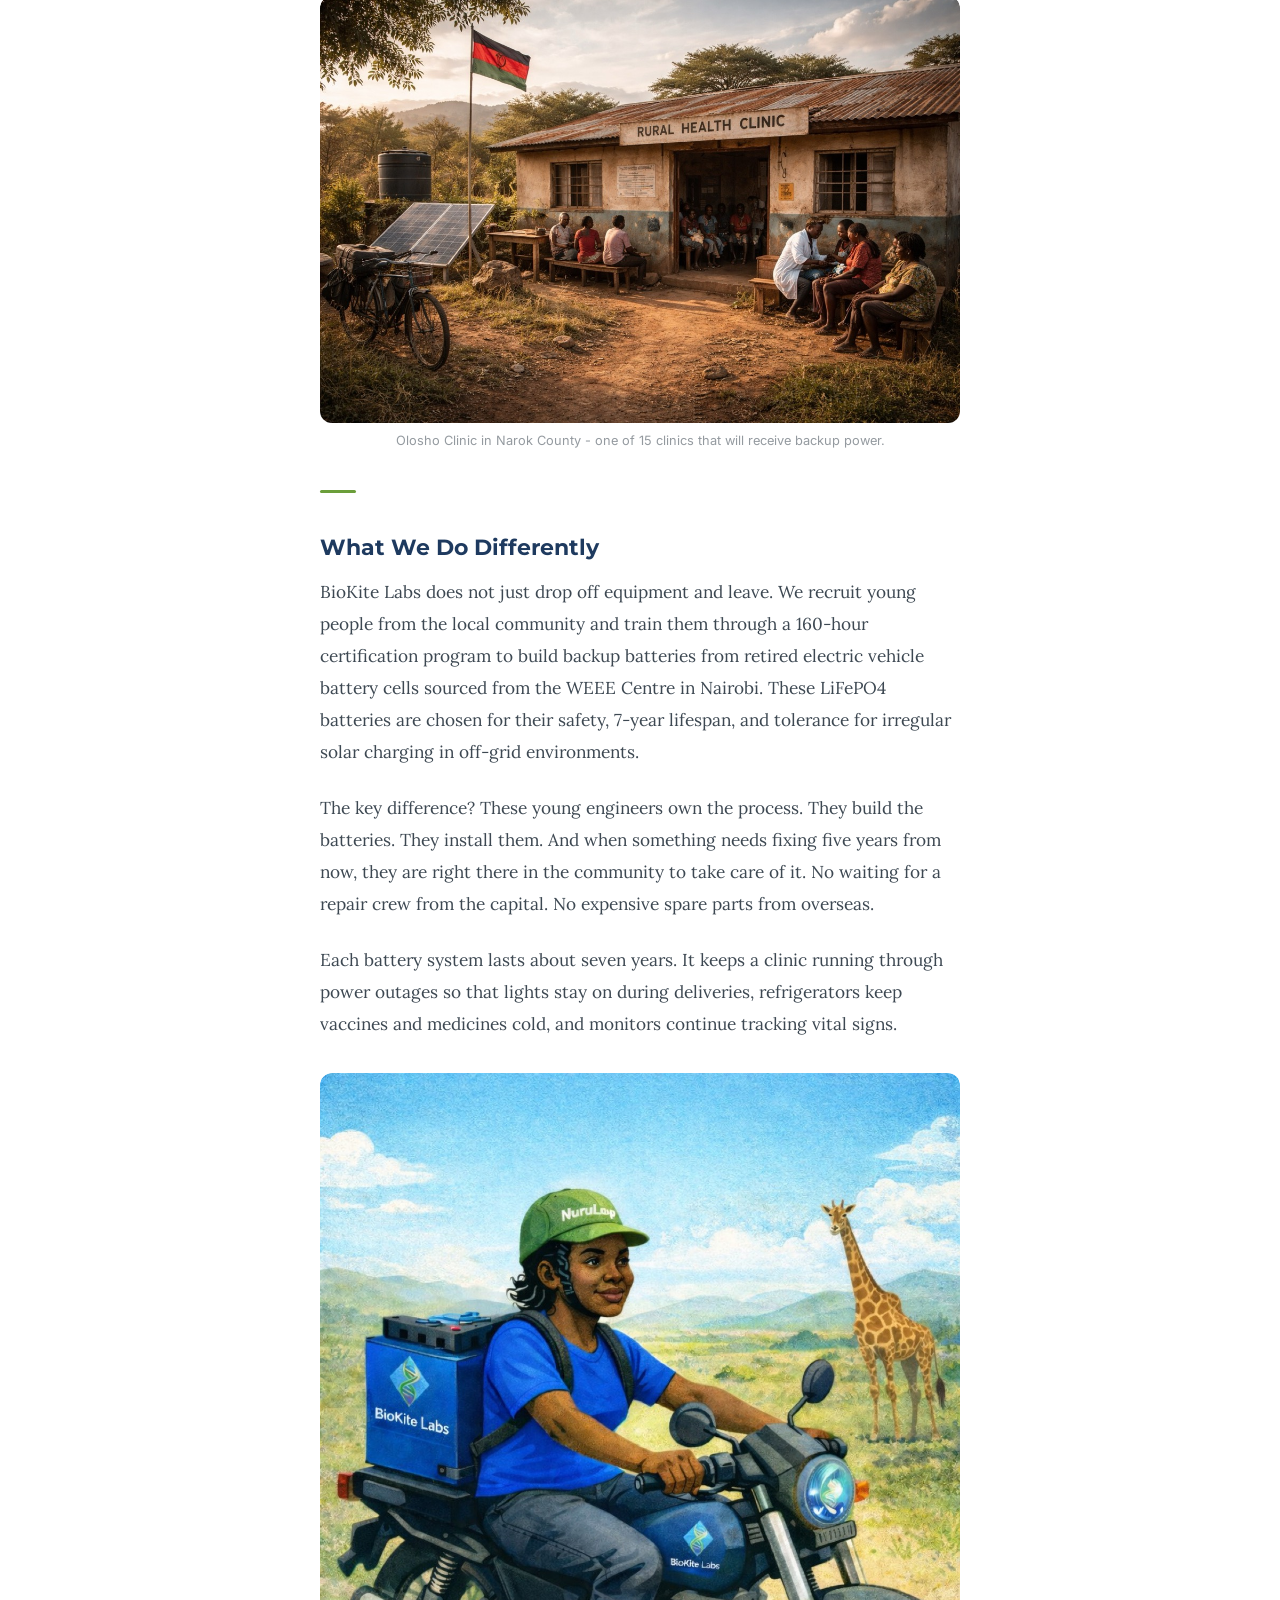
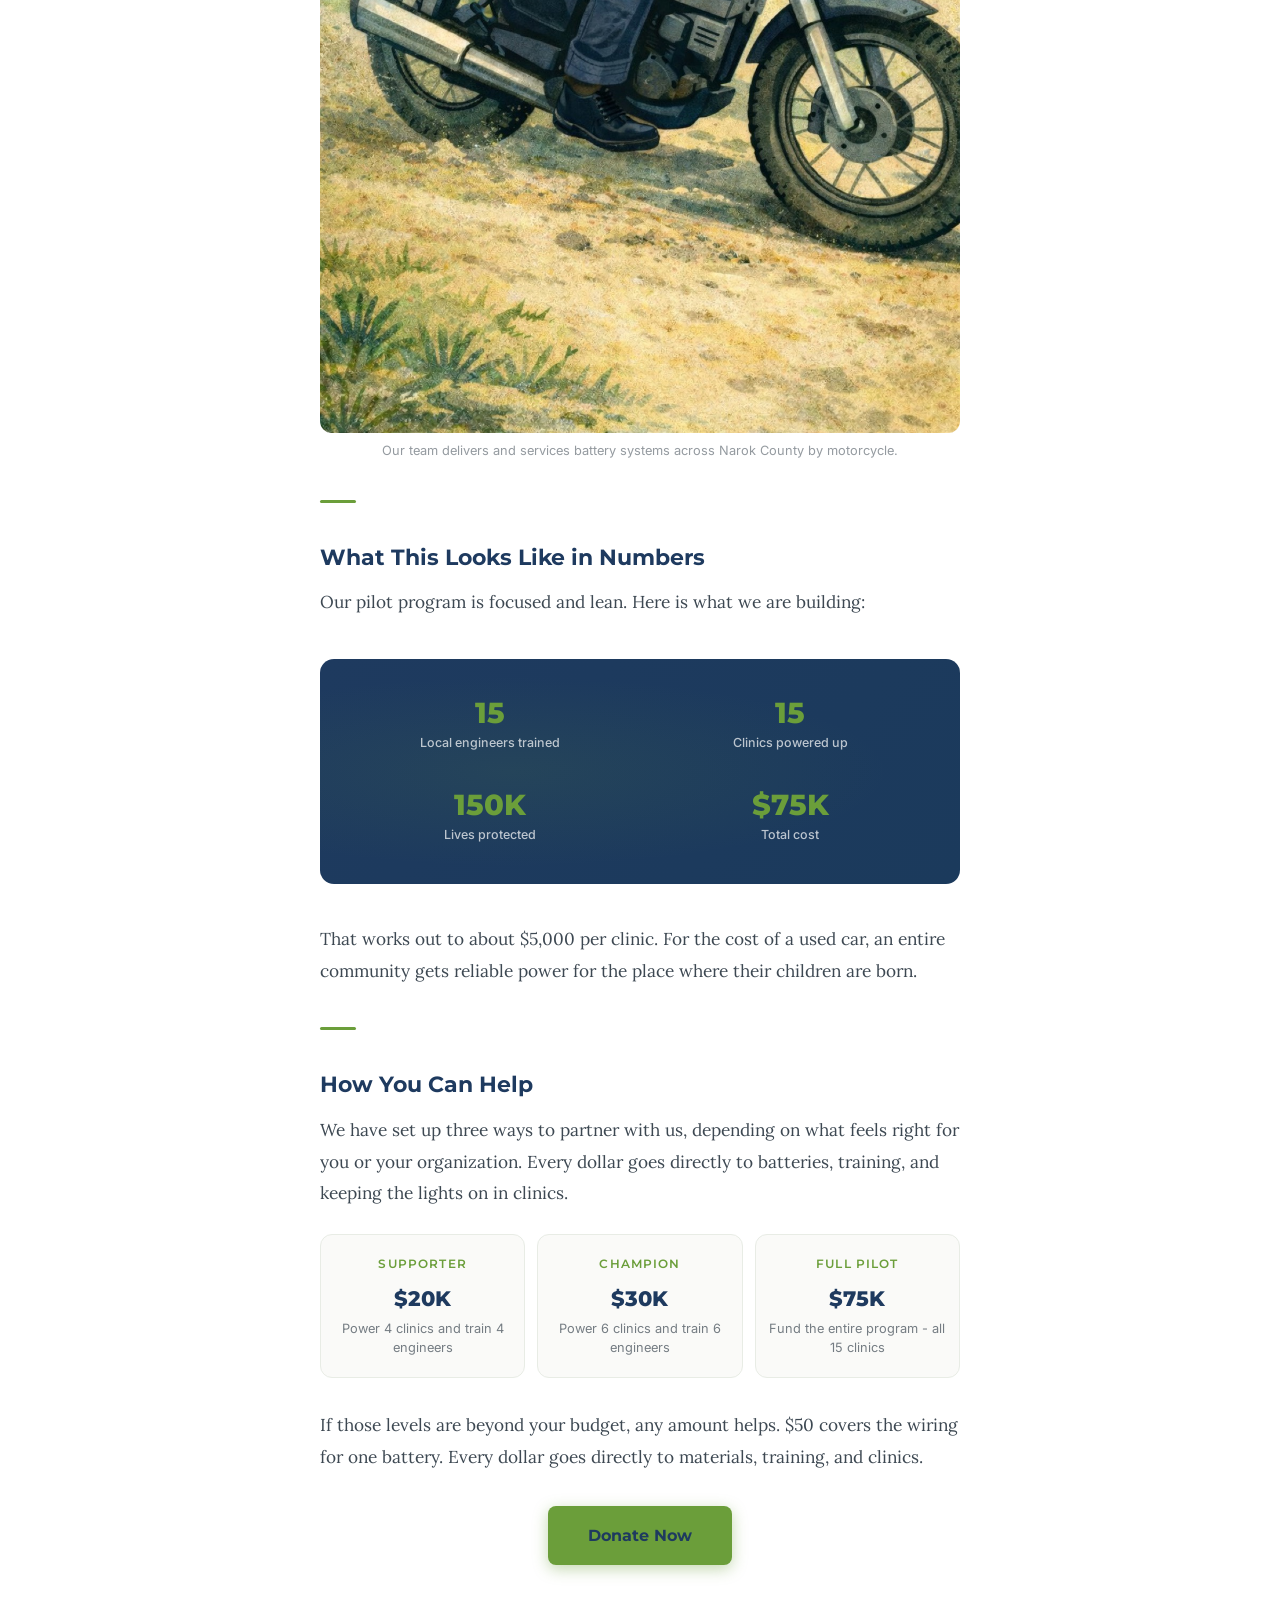
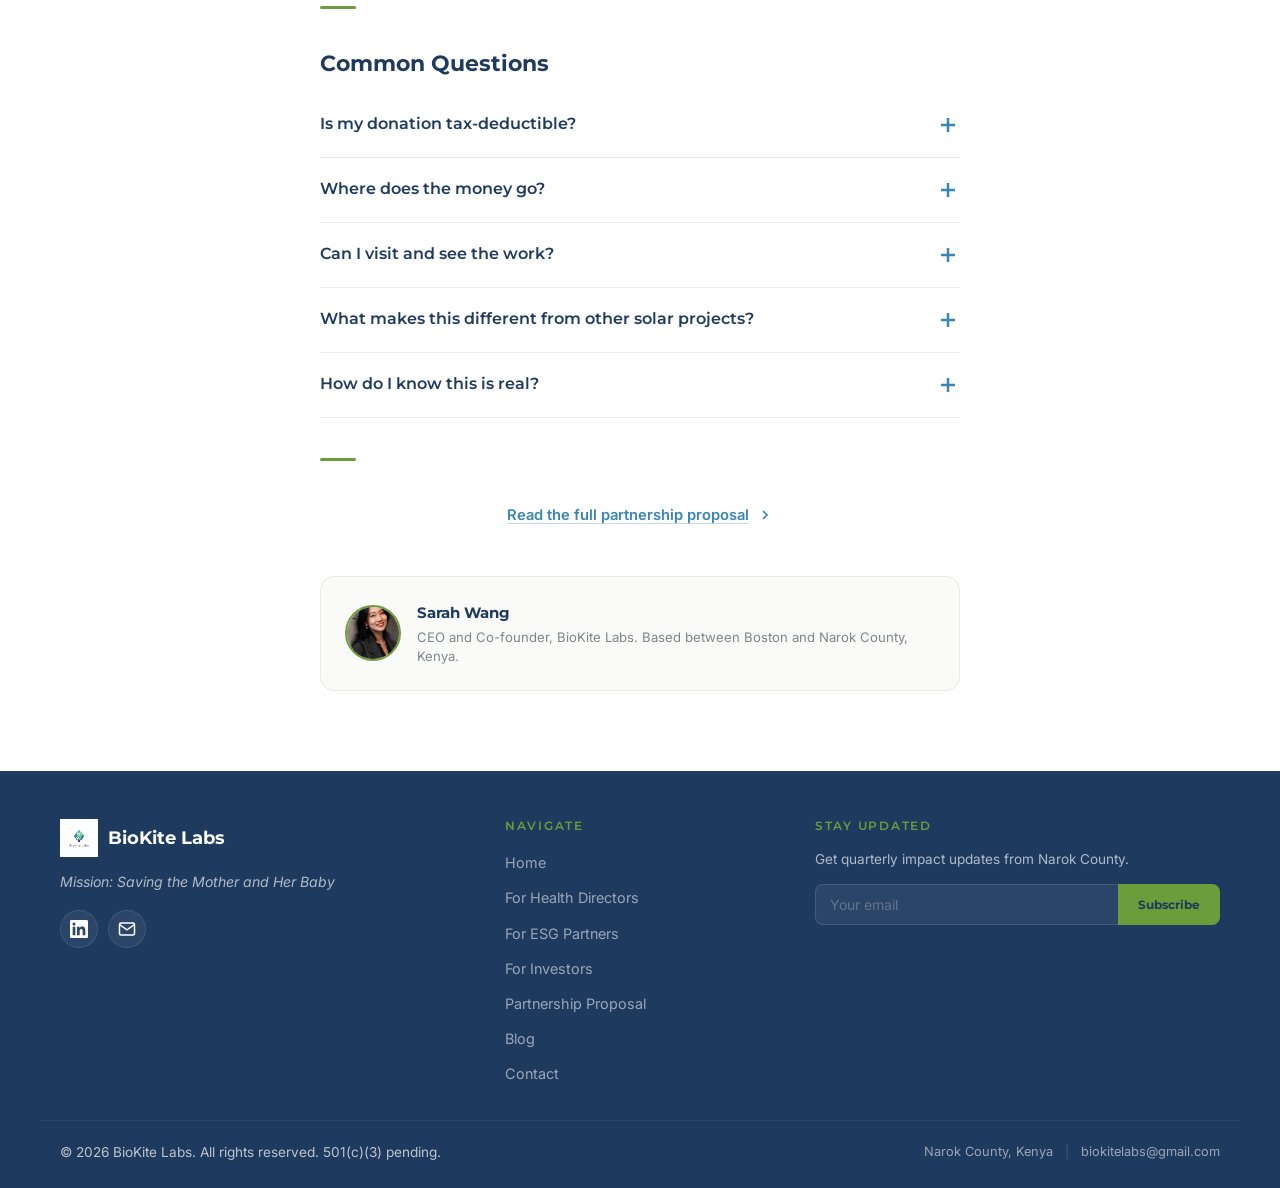
==== commit 380eec37: "Improve contrast and fix button overlap across all pages Co-Authored-By: Claude Opus 4.6 <noreply@an" ====
--- a/blog.html
+++ b/blog.html
@@ -147,7 +147,7 @@
             margin-bottom: 6px;
         }
         .blog-stat-label {
-            font-size: 0.78rem; color: rgba(255,255,255,0.55);
+            font-size: 0.78rem; color: rgba(255,255,255,0.7);
             font-weight: 500; line-height: 1.4;
             font-family: 'Inter', sans-serif;
         }
--- a/styles.css
+++ b/styles.css
@@ -81,7 +81,7 @@
 .footer-links { display: flex; gap: 20px; list-style: none; }
 .footer-links a { color: var(--white); opacity: 0.7; text-decoration: none; font-size: 0.9rem; font-weight: 500; transition: opacity 0.2s; }
 .footer-links a:hover { opacity: 1; color: var(--lime-green); }
-.footer-copy { font-size: 0.85rem; opacity: 0.6; }
+.footer-copy { font-size: 0.85rem; opacity: 0.7; }
 
 /* ─── ANIMATIONS ─── */
 .reveal { opacity: 0; transform: translateY(30px); transition: opacity 0.6s ease, transform 0.6s ease; }
@@ -212,7 +212,7 @@
 .footer-col .footer-brand { display: flex; align-items: center; gap: 10px; margin-bottom: 14px; }
 .footer-col .footer-brand img { height: 38px; width: auto; }
 .footer-col .footer-brand span { font-family: 'Montserrat', sans-serif; font-size: 1.1rem; font-weight: 700; }
-.footer-col .footer-tagline { font-size: 0.88rem; opacity: 0.45; font-style: italic; margin-bottom: 18px; line-height: 1.5; }
+.footer-col .footer-tagline { font-size: 0.88rem; opacity: 0.65; font-style: italic; margin-bottom: 18px; line-height: 1.5; }
 .footer-social { display: flex; gap: 10px; }
 .footer-social a {
     display: flex; align-items: center; justify-content: center;
@@ -225,7 +225,7 @@
 .footer-nav { list-style: none; display: flex; flex-direction: column; gap: 8px; }
 .footer-nav a { color: var(--white); opacity: 0.55; text-decoration: none; font-size: 0.9rem; transition: all 0.2s; display: inline-block; }
 .footer-nav a:hover { opacity: 1; color: var(--lime-green); transform: translateX(4px); }
-.footer-newsletter-text { font-size: 0.85rem; opacity: 0.45; margin-bottom: 14px; line-height: 1.5; }
+.footer-newsletter-text { font-size: 0.85rem; opacity: 0.65; margin-bottom: 14px; line-height: 1.5; }
 .newsletter-input-group { display: flex; gap: 0; }
 .newsletter-input-group input {
     flex: 1; padding: 11px 14px; min-width: 0;
@@ -251,7 +251,7 @@
     display: flex; justify-content: space-between; align-items: center;
     flex-wrap: wrap; gap: 12px;
 }
-.footer-legal { display: flex; gap: 12px; align-items: center; font-size: 0.8rem; opacity: 0.35; }
+.footer-legal { display: flex; gap: 12px; align-items: center; font-size: 0.8rem; opacity: 0.55; }
 .footer-sep { opacity: 0.3; }
 
 /* ─── ANIMATED GRADIENT TEXT ─── */
@@ -343,7 +343,7 @@
     margin-bottom: 6px;
 }
 .impact-counter-label {
-    font-size: 0.72rem; color: rgba(255,255,255,0.45);
+    font-size: 0.72rem; color: rgba(255,255,255,0.6);
     text-transform: uppercase; letter-spacing: 0.1em; font-weight: 500;
     line-height: 1.3;
 }
